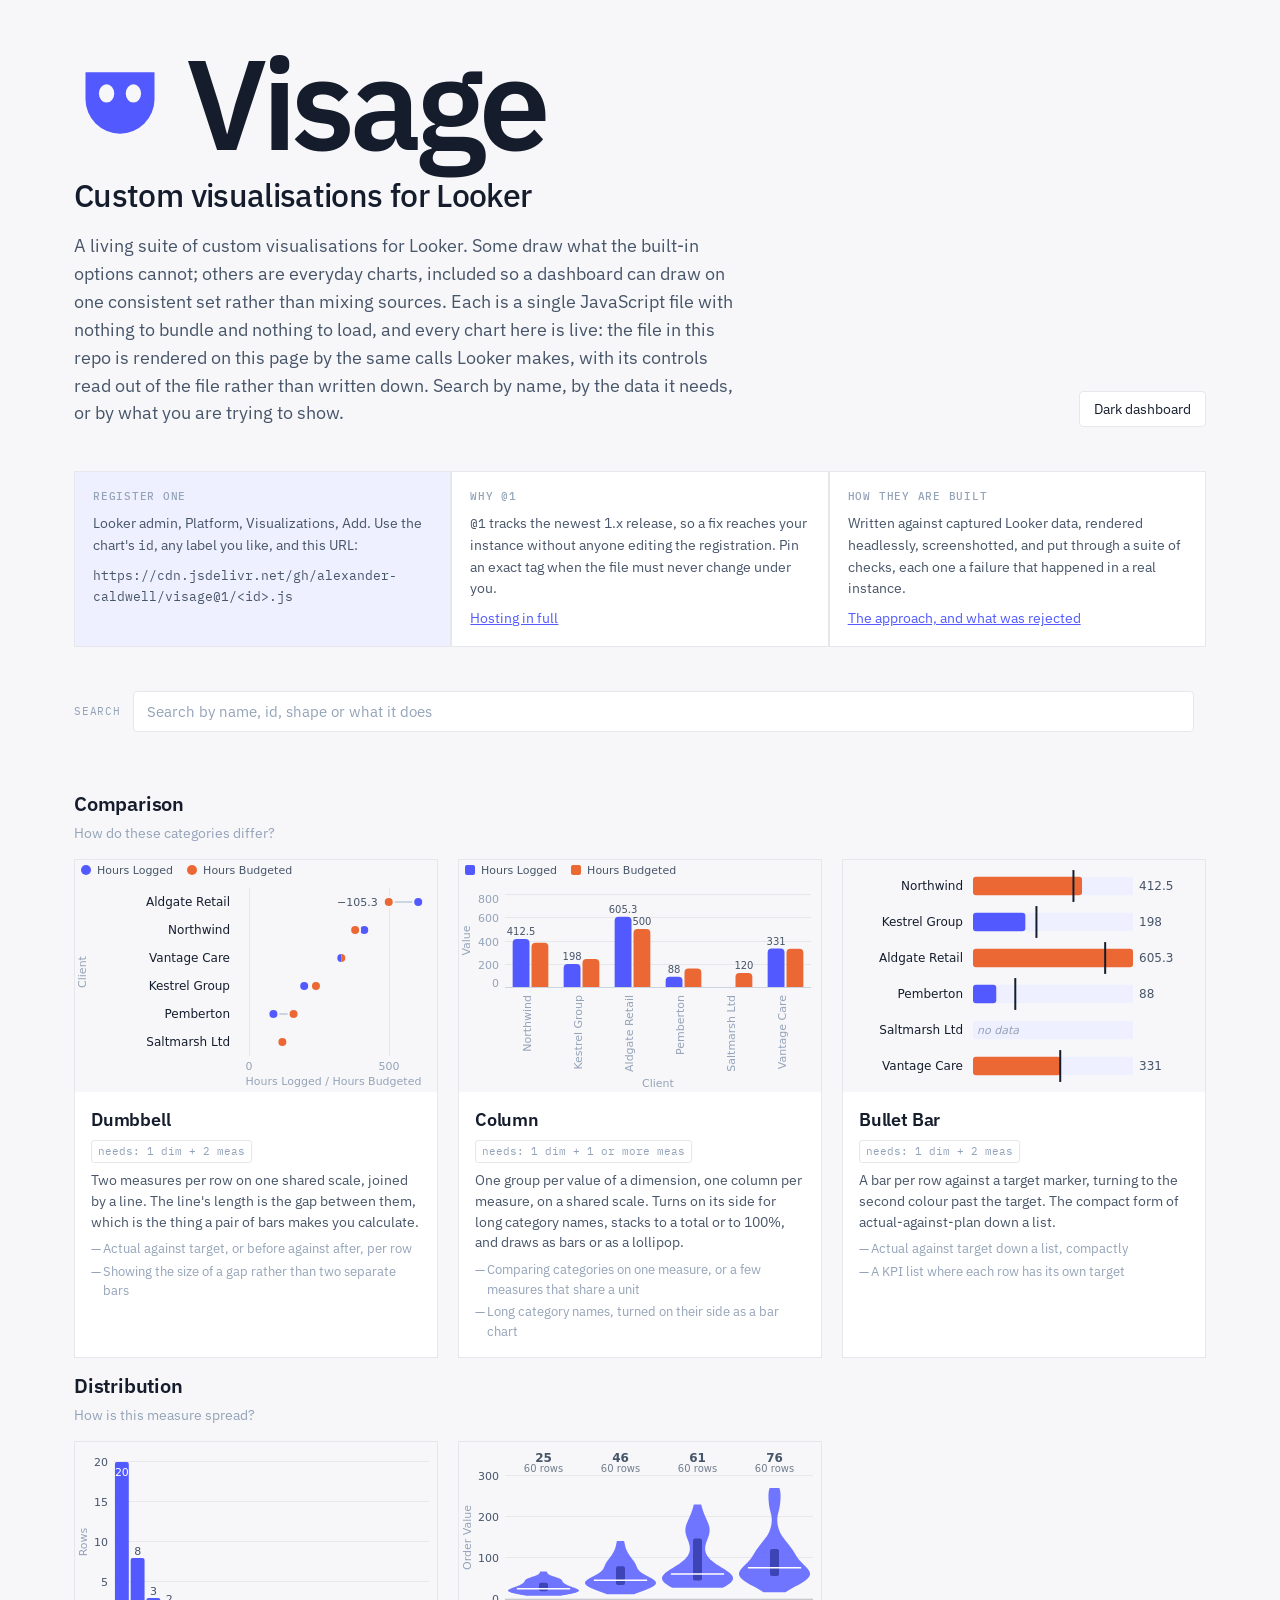
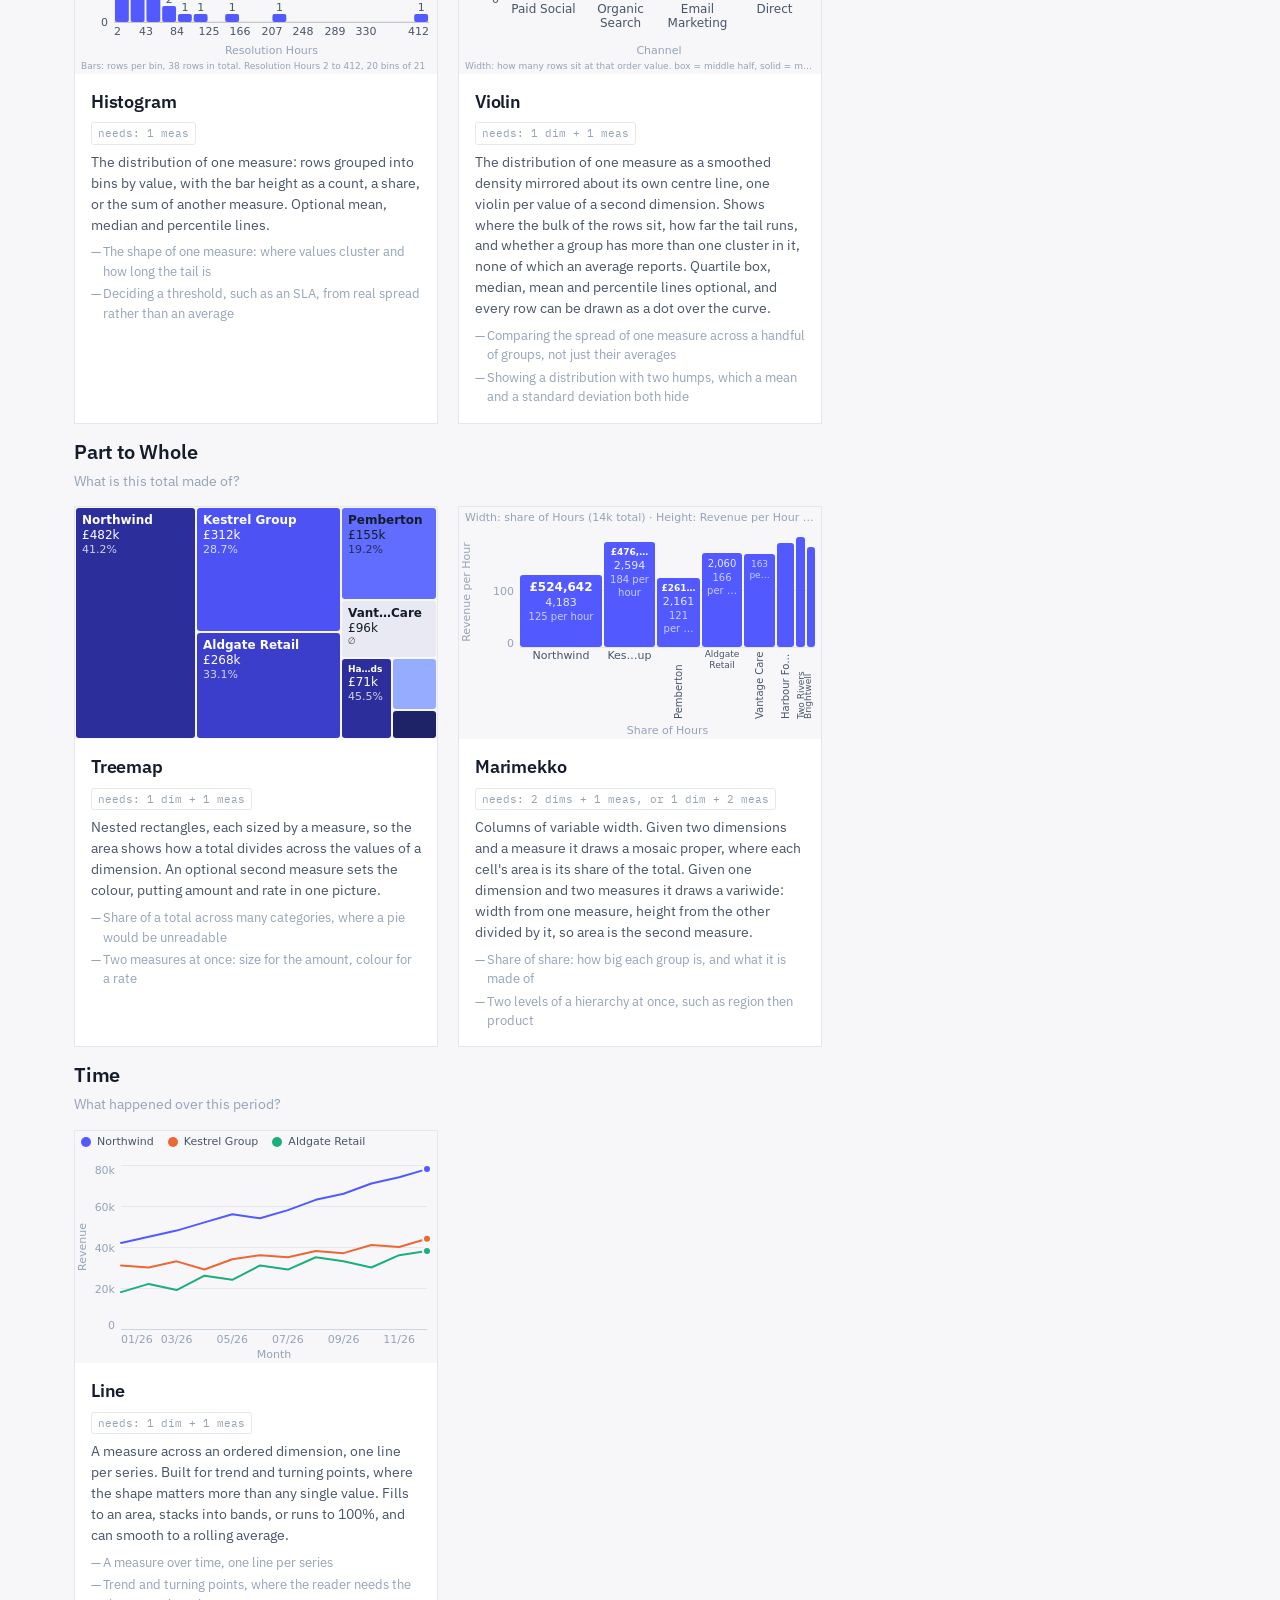
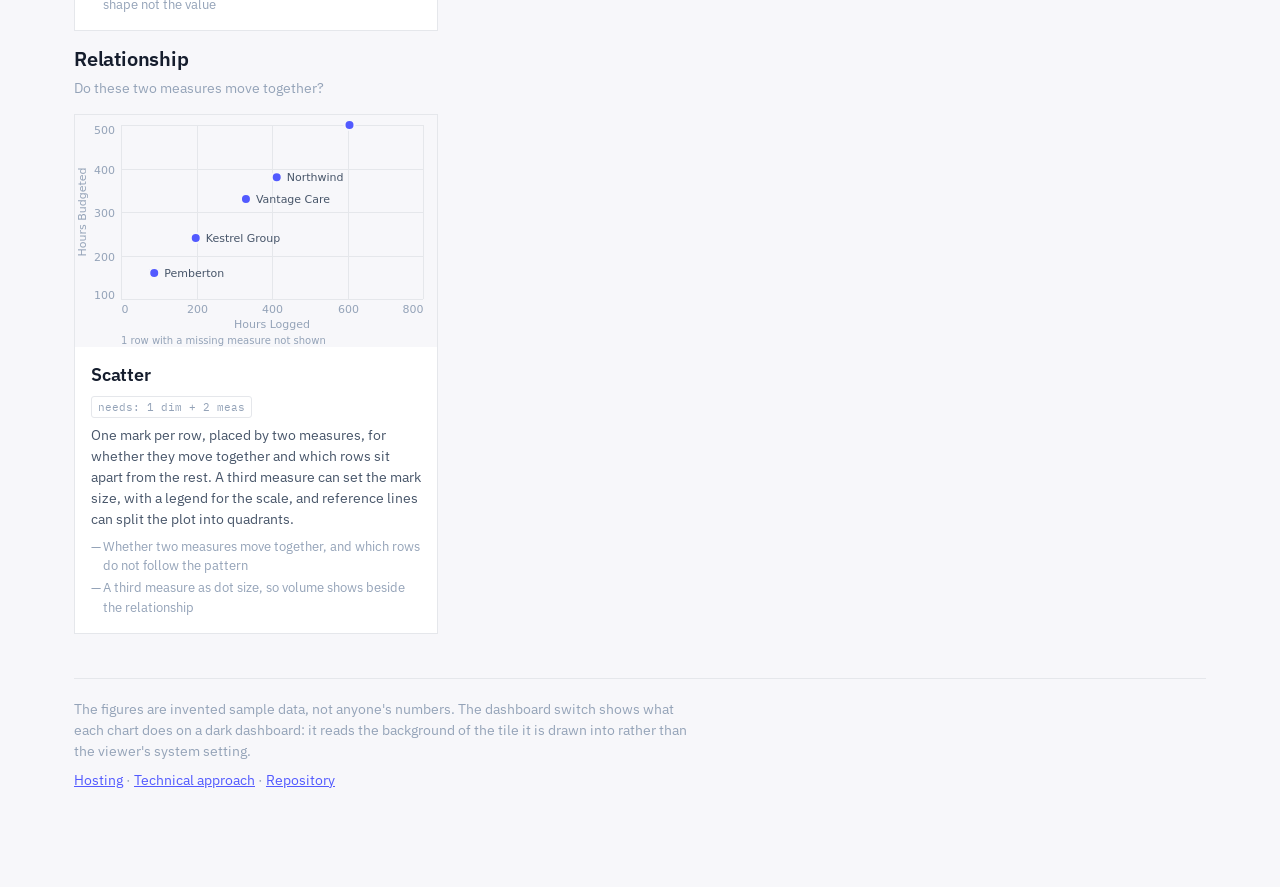
==== index.html @ 660d247d "Group the gallery by family Each family from the roadmap is a section with the question it answers, " ====
<!DOCTYPE html>
<html lang="en">
<head>
<meta charset="utf-8">
<meta name="viewport" content="width=device-width, initial-scale=1">
<title>Visage — custom visualisations for Looker</title>
<link rel="stylesheet" href="https://fonts.googleapis.com/css2?family=IBM+Plex+Sans:wght@400;500;600&family=IBM+Plex+Mono:wght@400;500&display=swap">
<link rel="stylesheet" href="assets/site.css">
</head>
<body>
<div class="wrap">
  <header>
    <div class="top">
      <div>
        <div class="wordmark">
          <svg class="mark" viewBox="0 0 24 24" role="img" aria-label="">
            <path class="face" d="M3 4h18v7a9 9 0 0 1-9 9 9 9 0 0 1-9-9V4Z"/>
            <ellipse class="eye" cx="8.5" cy="9.5" rx="2" ry="2.4"/>
            <ellipse class="eye" cx="15.5" cy="9.5" rx="2" ry="2.4"/>
          </svg>
          <h1>Visage</h1>
        </div>
        <p class="subtitle">Custom visualisations for Looker</p>
        <p class="standfirst">A living suite of custom visualisations for Looker. Some draw
          what the built-in options cannot; others are everyday charts, included so a
          dashboard can draw on one consistent set rather than mixing sources. Each is a
          single JavaScript file with nothing to bundle and nothing to load, and every chart
          here is live: the file in this repo is rendered on this page by the same calls
          Looker makes, with its controls read out of the file rather than written down.
          Search by name, by the data it needs, or by what you are trying to show.</p>
      </div>
      <button id="theme" type="button">Dark dashboard</button>
    </div>
  </header>

  <div class="panels">
    <div>
      <h2>Register one</h2>
      <p>Looker admin, Platform, Visualizations, Add. Use the chart's <code>id</code>, any
        label you like, and this URL:</p>
      <p><code>https://cdn.jsdelivr.net/gh/alexander-caldwell/visage@1/&lt;id&gt;.js</code></p>
    </div>
    <div>
      <h2>Why @1</h2>
      <p><code>@1</code> tracks the newest 1.x release, so a fix reaches your instance
        without anyone editing the registration. Pin an exact tag when the file must never
        change under you.</p>
      <p><a href="docs/?doc=hosting">Hosting in full</a></p>
    </div>
    <div>
      <h2>How they are built</h2>
      <p>Written against captured Looker data, rendered headlessly, screenshotted, and put
        through a suite of checks, each one a failure that happened in a real instance.</p>
      <p><a href="docs/?doc=approach">The approach, and what was rejected</a></p>
    </div>
  </div>

  <div class="finder">
    <label for="search">Search</label>
    <input id="search" type="search" placeholder="Search by name, id, shape or what it does"
      autocomplete="off">
    <span class="result" id="result"></span>
  </div>

  <div id="families"></div>

  <footer>
    <p>The figures are invented sample data, not anyone's numbers. The dashboard switch
      shows what each chart does on a dark dashboard: it reads the background of the tile it
      is drawn into rather than the viewer's system setting.</p>
    <p><a href="docs/?doc=hosting">Hosting</a> &middot;
       <a href="docs/?doc=approach">Technical approach</a> &middot;
       <a href="https://github.com/alexander-caldwell/visage">Repository</a></p>
  </footer>
</div>
<script type="module" src="assets/index.js"></script>
</body>
</html>
---- assets/site.css ----
/* Rittman Analytics palette, taken from the brand site: indigo #525aff on a
   cool off-white, with navy ink. The dark set is stepped for a near-black
   ground rather than inverted. */
:root {
  --ground: #f7f7fa;
  --panel: #ffffff;
  --ink: #151d2d;
  --ink-2: #475569;
  --muted: #94a3b8;
  --rule: #e5e7eb;
  --accent: #525aff;
  --accent-wash: #eff0ff;
  --danger: #eb6834;
  --sans: "IBM Plex Sans", -apple-system, BlinkMacSystemFont, "Segoe UI", sans-serif;
  --mono: "IBM Plex Mono", ui-monospace, "SF Mono", Menlo, monospace;
}
:root[data-theme="dark"] {
  --ground: #12121c;
  --panel: #151d2d;
  --ink: #f7f7fa;
  --ink-2: #cbd5e1;
  --muted: #94a3b8;
  --rule: #252a3a;
  --accent: #8b93ff;
  --accent-wash: #1d2140;
  --danger: #ff9a75;
}
* { box-sizing: border-box; }

body {
  margin: 0; background: var(--ground); color: var(--ink);
  font-family: var(--sans); font-size: 15px; line-height: 1.55;
  -webkit-font-smoothing: antialiased;
}
a { color: var(--accent); }
code { font-family: var(--mono); font-size: 0.9em; color: var(--ink-2); word-break: break-word; }

.wrap { max-width: 1180px; margin: 0 auto; padding: 44px 24px 96px;
  display: flex; flex-direction: column; gap: 44px; }

.eyebrow { font-family: var(--mono); font-size: 11px; letter-spacing: 0.09em;
  text-transform: uppercase; color: var(--accent); margin: 0;
  display: flex; align-items: center; gap: 8px; }

/* The name is the title. The strapline sits under it, at a size that reads as
   a subtitle rather than competing with it. */
.wordmark { display: flex; align-items: center; gap: clamp(10px, 1.6vw, 20px); }
.wordmark h1 { font-size: clamp(56px, 11vw, 128px); line-height: 0.92;
  letter-spacing: -0.045em; margin: 0; }
.wordmark .mark { width: clamp(40px, 8vw, 92px); height: clamp(40px, 8vw, 92px); }
.subtitle { font-size: clamp(21px, 2.6vw, 32px); font-weight: 500; line-height: 1.2;
  letter-spacing: -0.02em; color: var(--ink); margin: 14px 0 0; text-wrap: balance; }

.mark { width: 22px; height: 22px; display: block; flex: 0 0 auto; }
.mark .eye { fill: var(--ground); }
.mark .face { fill: var(--accent); }
h1 { font-size: clamp(44px, 7.5vw, 88px); line-height: 1.02; font-weight: 600;
  letter-spacing: -0.035em; margin: 8px 0 0; text-wrap: balance; }
.standfirst { margin: 18px 0 0; font-size: 18px; color: var(--ink-2); max-width: 60ch; }
.top { display: flex; flex-wrap: wrap; gap: 20px 28px; align-items: flex-end;
  justify-content: space-between; }

button, .button {
  font-family: var(--sans); font-size: 14px; color: var(--ink); background: var(--panel);
  border: 1px solid var(--rule); border-radius: 4px; padding: 8px 14px;
  cursor: pointer; text-decoration: none; white-space: nowrap;
}
button:hover, .button:hover { border-color: var(--accent); }
button:focus-visible, .button:focus-visible, input:focus-visible, select:focus-visible,
summary:focus-visible, a:focus-visible { outline: 2px solid var(--accent); outline-offset: 2px; }

.panels { display: grid; grid-template-columns: repeat(auto-fit, minmax(250px, 1fr));
  gap: 2px; background: var(--rule); border: 1px solid var(--rule); }
.panels > div { background: var(--panel); padding: 16px 18px; }
.panels > div:first-child { background: var(--accent-wash); }
.panels h2 { font-family: var(--mono); font-size: 11px; letter-spacing: 0.07em;
  text-transform: uppercase; color: var(--muted); margin: 0 0 8px; font-weight: 500; }
.panels p { margin: 0 0 8px; font-size: 14px; color: var(--ink-2); }
.panels p:last-child { margin: 0; }

.finder { display: flex; flex-wrap: wrap; gap: 12px; align-items: center; }
.finder label { font-family: var(--mono); font-size: 11px; letter-spacing: 0.07em;
  text-transform: uppercase; color: var(--muted); }
.finder input {
  flex: 1 1 280px; font-family: var(--sans); font-size: 15px; color: var(--ink);
  background: var(--panel); border: 1px solid var(--rule); border-radius: 4px;
  padding: 10px 13px;
}
.finder input::placeholder { color: var(--muted); }
.finder .result { font-family: var(--mono); font-size: 11.5px; color: var(--muted); }

.grid { display: grid; grid-template-columns: repeat(3, minmax(0, 1fr)); gap: 20px; }
@media (max-width: 1000px) { .grid { grid-template-columns: repeat(2, minmax(0, 1fr)); } }
@media (max-width: 660px) { .grid { grid-template-columns: 1fr; } }

.family { display: flex; flex-direction: column; gap: 14px; margin-top: 12px; }
.family[hidden] { display: none; }
.family h2 { margin: 0; font-size: 20px; font-weight: 600; letter-spacing: -0.01em; }
.family .question { margin: -10px 0 0; font-size: 14px; color: var(--muted); }

.card {
  display: flex; flex-direction: column; background: var(--panel);
  border: 1px solid var(--rule); text-decoration: none; color: inherit;
}
.card:hover { border-color: var(--accent); }
.card .tile { height: 232px; border-bottom: 1px solid var(--rule); }
.card .body { padding: 14px 16px 16px; display: flex; flex-direction: column; gap: 7px; }
.card h3 { margin: 0; font-size: 18px; font-weight: 600; letter-spacing: -0.01em; }
.card p { margin: 0; font-size: 13.5px; color: var(--ink-2); }
.shape { font-family: var(--mono); font-size: 10.5px; color: var(--muted);
  border: 1px solid var(--rule); border-radius: 3px; padding: 2px 6px;
  align-self: flex-start; max-width: 100%; overflow-wrap: anywhere; }
.uses { margin: 0; padding: 0; list-style: none; display: flex; flex-direction: column;
  gap: 3px; }
.uses li { font-size: 12.5px; color: var(--muted); padding-left: 12px; position: relative; }
.uses li::before { content: "—"; position: absolute; left: 0; }
.card[hidden] { display: none; }

.tile { background: var(--panel); }
.tile.failed { display: flex; align-items: center; justify-content: center; padding: 16px;
  color: var(--danger); font-family: var(--mono); font-size: 12px; text-align: center; }

.build { font-family: var(--mono); font-size: 11.5px; color: var(--muted); }

.detail-head { display: flex; flex-wrap: wrap; gap: 10px 18px; align-items: baseline;
  border-bottom: 1px solid var(--rule); padding-bottom: 12px; }
.detail-head h1 { font-size: clamp(30px, 4vw, 44px); margin: 0; }
.stage { display: grid; grid-template-columns: 1.55fr 1fr; gap: 24px; align-items: start; }
@media (max-width: 900px) { .stage { grid-template-columns: 1fr; } }
.stage .tile { height: 460px; border: 1px solid var(--rule); }
@media (max-width: 900px) { .stage .tile { height: 340px; } }

.controls { display: flex; flex-direction: column; gap: 2px;
  background: var(--rule); border: 1px solid var(--rule); }
.controls .row { background: var(--panel); padding: 10px 14px; display: flex;
  gap: 12px; align-items: center; justify-content: space-between; }
.controls .row { align-items: flex-start; }
.controls .row label { font-size: 13.5px; display: flex; flex-direction: column; gap: 2px;
  min-width: 0; }
.controls .row .hint { font-family: var(--mono); font-size: 10px; color: var(--muted); }
.controls .row.inactive { opacity: 0.55; }
.controls .row.inactive .why { color: var(--accent); }
.controls .row .why { font-size: 11px; color: var(--muted); }
.controls .field { display: flex; flex-direction: column; align-items: flex-end; gap: 3px;
  flex: 0 0 auto; }
.controls .default { font-family: var(--mono); font-size: 9.5px; color: var(--muted); }
.controls select, .controls input[type="number"], .controls input[type="text"] {
  font-family: var(--sans); font-size: 13px; color: var(--ink); background: var(--ground);
  border: 1px solid var(--rule); border-radius: 3px; padding: 5px 7px; max-width: 168px;
}
.controls input[type="color"] { width: 34px; height: 26px; padding: 0;
  border: 1px solid var(--rule); background: none; }
.controls input[type="checkbox"] { width: 16px; height: 16px; accent-color: var(--accent); }
.controls-head { display: flex; align-items: baseline; justify-content: space-between;
  gap: 12px; }
.controls-head h2 { font-family: var(--mono); font-size: 11px; letter-spacing: 0.07em;
  text-transform: uppercase; color: var(--muted); margin: 0; font-weight: 500; }
.reset { background: none; border: 0; padding: 0; font-size: 12.5px; color: var(--accent);
  cursor: pointer; }

.options-detail { border: 1px solid var(--rule); background: var(--panel); }
.options-detail summary { cursor: pointer; padding: 11px 14px; font-size: 13.5px;
  color: var(--ink-2); }
.options-detail[open] summary { border-bottom: 1px solid var(--rule); }
table.options { width: 100%; border-collapse: collapse; font-size: 13px; }
table.options th { text-align: left; font-family: var(--mono); font-size: 10.5px;
  letter-spacing: 0.06em; text-transform: uppercase; color: var(--muted); font-weight: 500;
  padding: 10px 14px 6px; }
table.options td { padding: 8px 14px; border-top: 1px solid var(--rule);
  color: var(--ink-2); vertical-align: top; }
table.options td:first-child { color: var(--ink); }
table.options code { font-size: 10.5px; color: var(--muted); }

.snippet { display: flex; gap: 10px; align-items: center; background: var(--panel);
  border: 1px solid var(--rule); padding: 10px 12px; }
.snippet code { flex: 1 1 auto; font-size: 11.5px; }

.uses-block h2 { font-family: var(--mono); font-size: 11px; letter-spacing: 0.07em;
  text-transform: uppercase; color: var(--muted); margin: 4px 0 8px; font-weight: 500; }

.prose { max-width: 74ch; }
.prose h1 { font-size: clamp(32px, 4.5vw, 46px); margin: 0 0 18px; }
.prose h2 { font-size: 22px; font-weight: 600; letter-spacing: -0.01em;
  margin: 34px 0 10px; padding-bottom: 8px; border-bottom: 1px solid var(--rule); }
.prose h3 { font-size: 16px; margin: 22px 0 6px; }
.prose p, .prose li { color: var(--ink-2); }
.prose table { width: 100%; border-collapse: collapse; font-size: 13.5px; margin: 14px 0; }
.prose th { text-align: left; font-family: var(--mono); font-size: 10.5px;
  letter-spacing: 0.06em; text-transform: uppercase; color: var(--muted);
  padding: 0 10px 6px 0; border-bottom: 1px solid var(--rule); }
.prose td { padding: 8px 10px 8px 0; border-bottom: 1px solid var(--rule);
  vertical-align: top; color: var(--ink-2); }
.prose pre { background: var(--panel); border: 1px solid var(--rule); padding: 12px 14px;
  overflow-x: auto; font-family: var(--mono); font-size: 12.5px; }
.prose code { color: var(--ink); }
.prose blockquote { margin: 14px 0; padding: 2px 0 2px 14px;
  border-left: 2px solid var(--accent); color: var(--ink-2); }

footer { border-top: 1px solid var(--rule); padding-top: 20px; color: var(--muted);
  font-size: 13.5px; display: flex; flex-direction: column; gap: 8px; }
footer p { margin: 0; max-width: 78ch; }
.crumb { font-size: 13.5px; }

@media (prefers-reduced-motion: reduce) { * { transition: none !important; } }
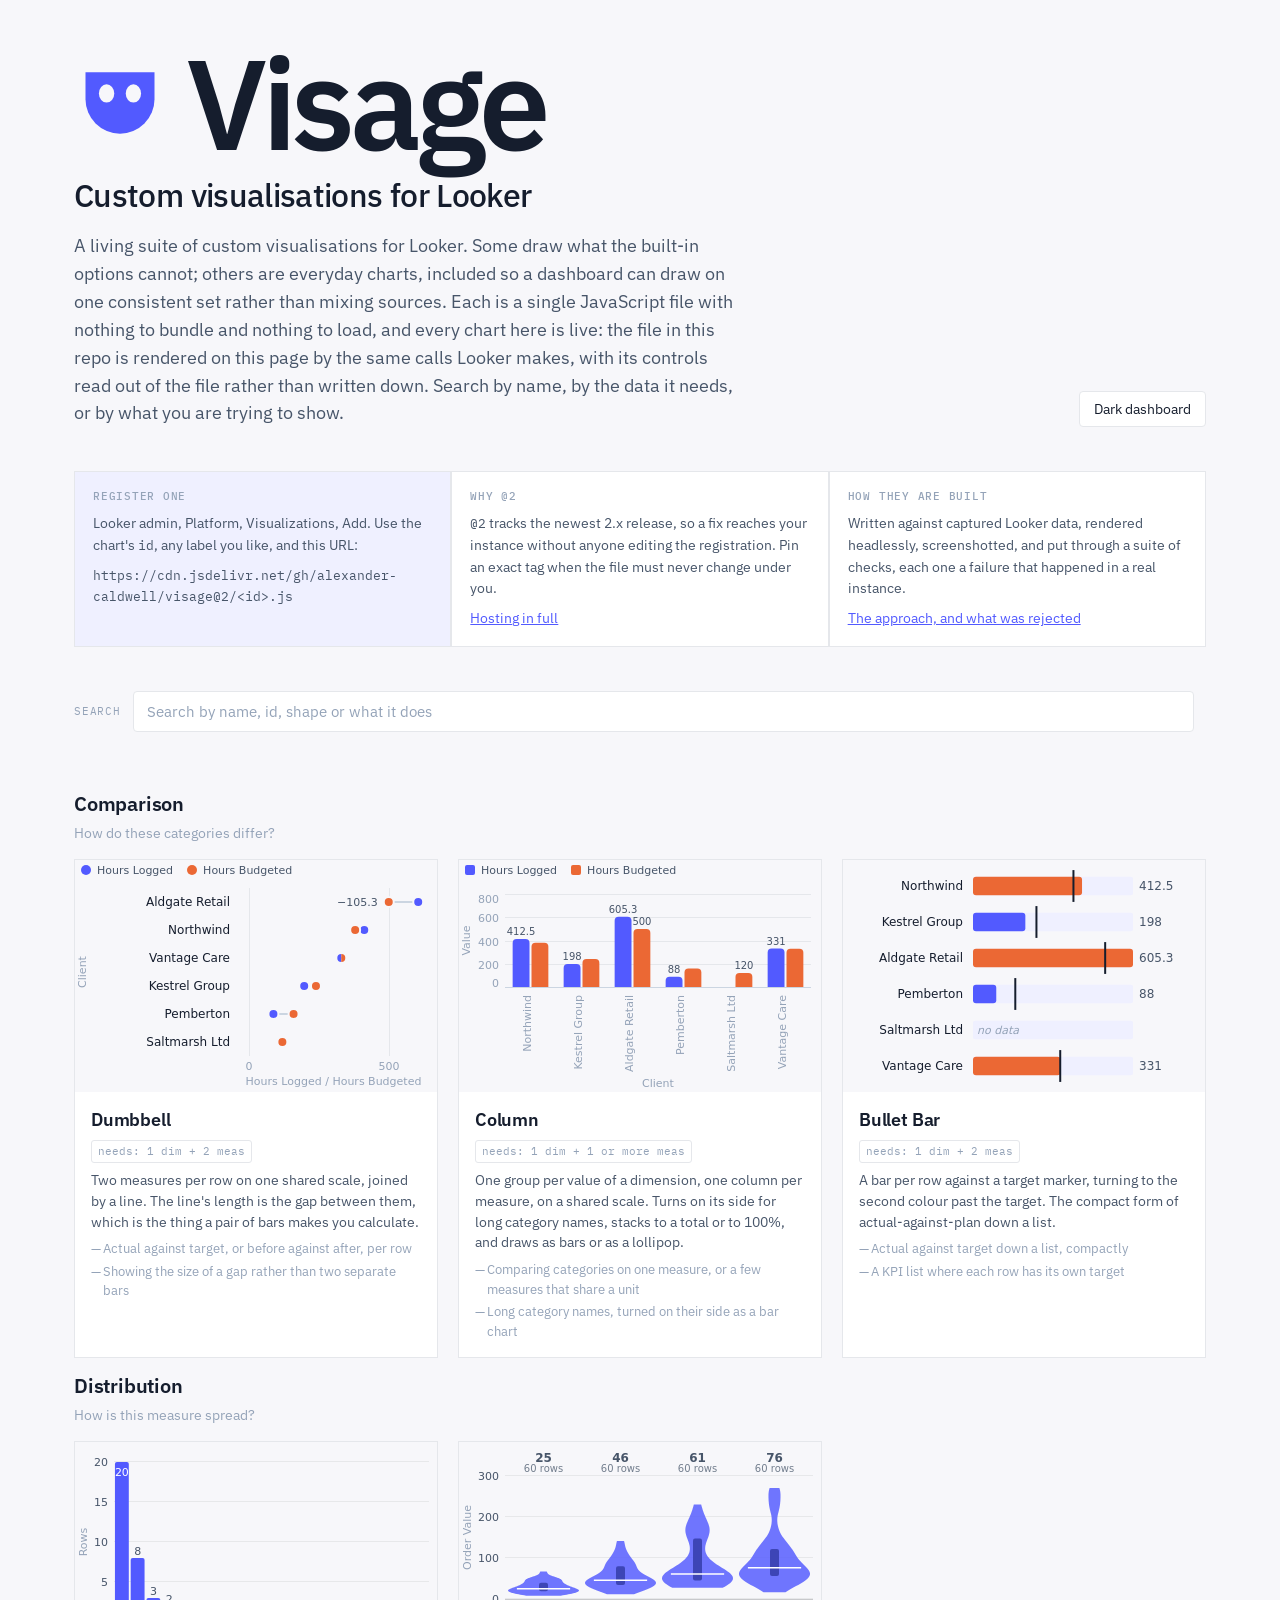
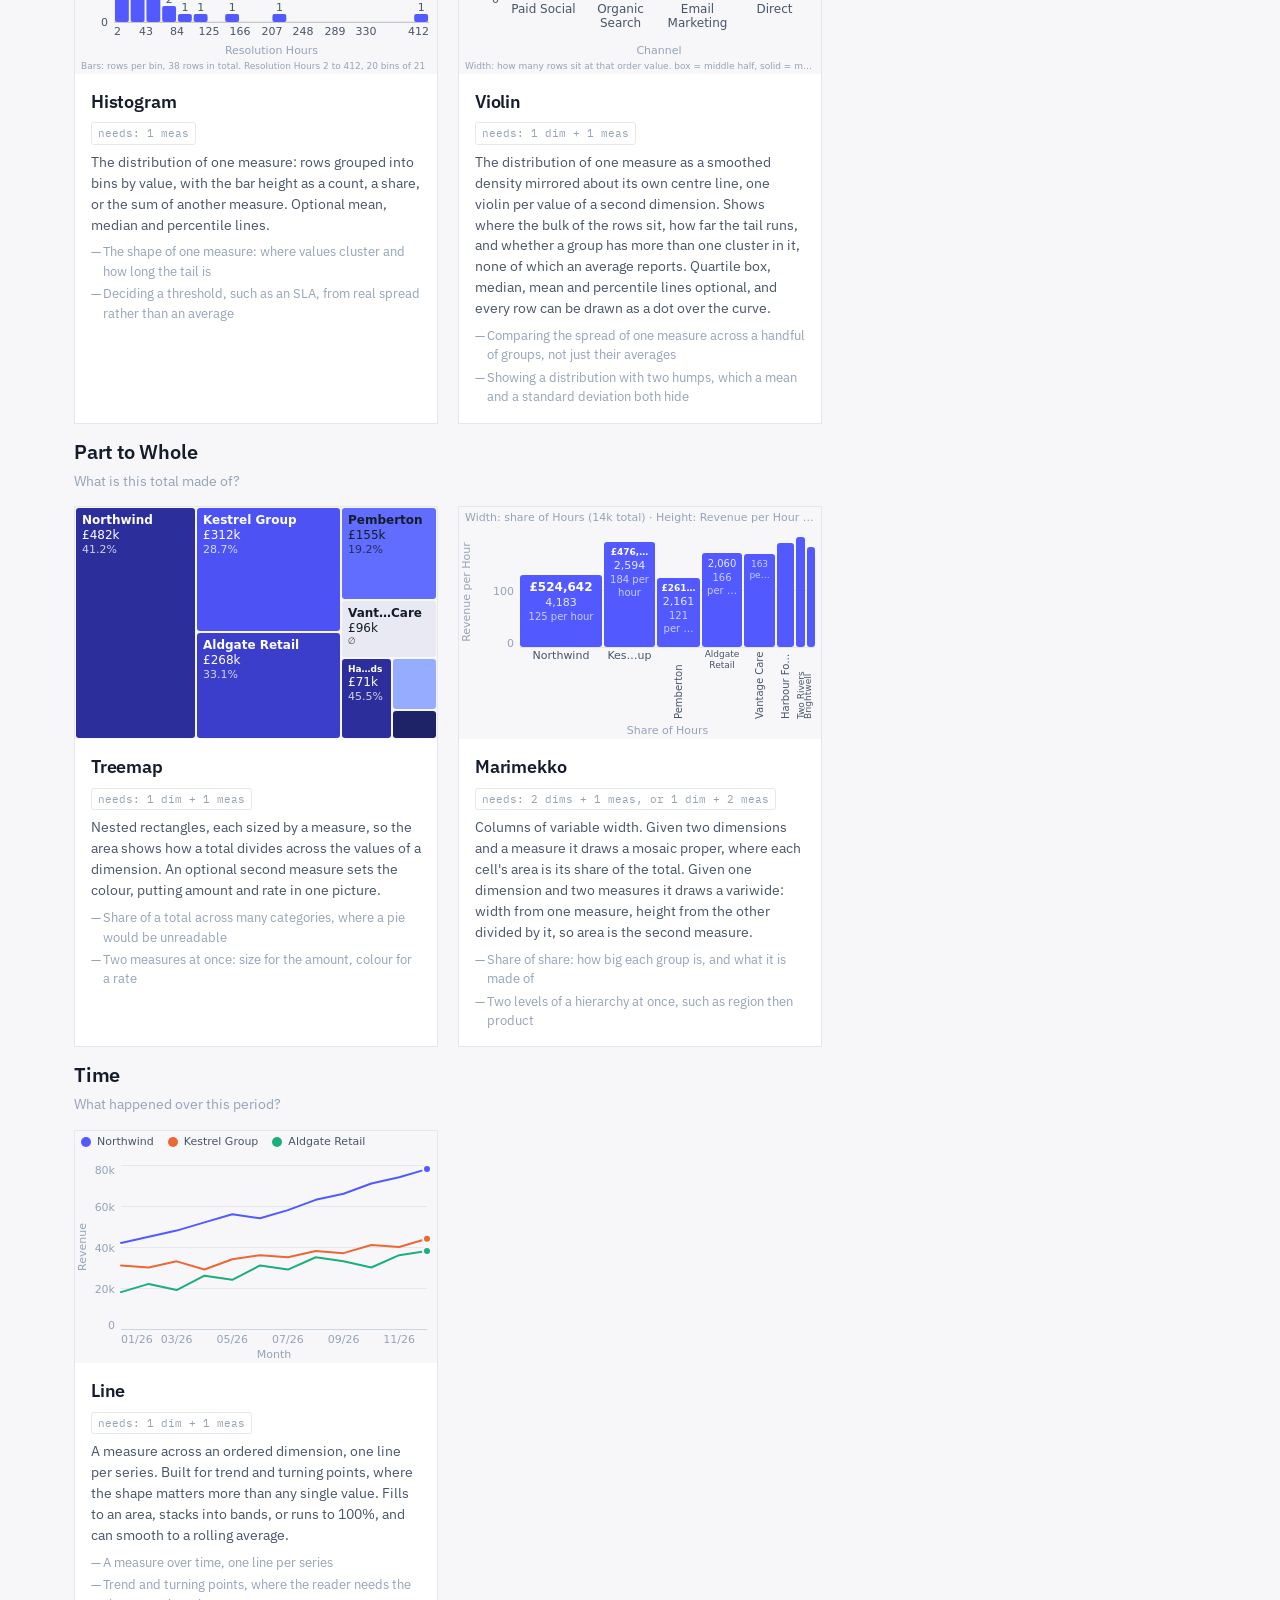
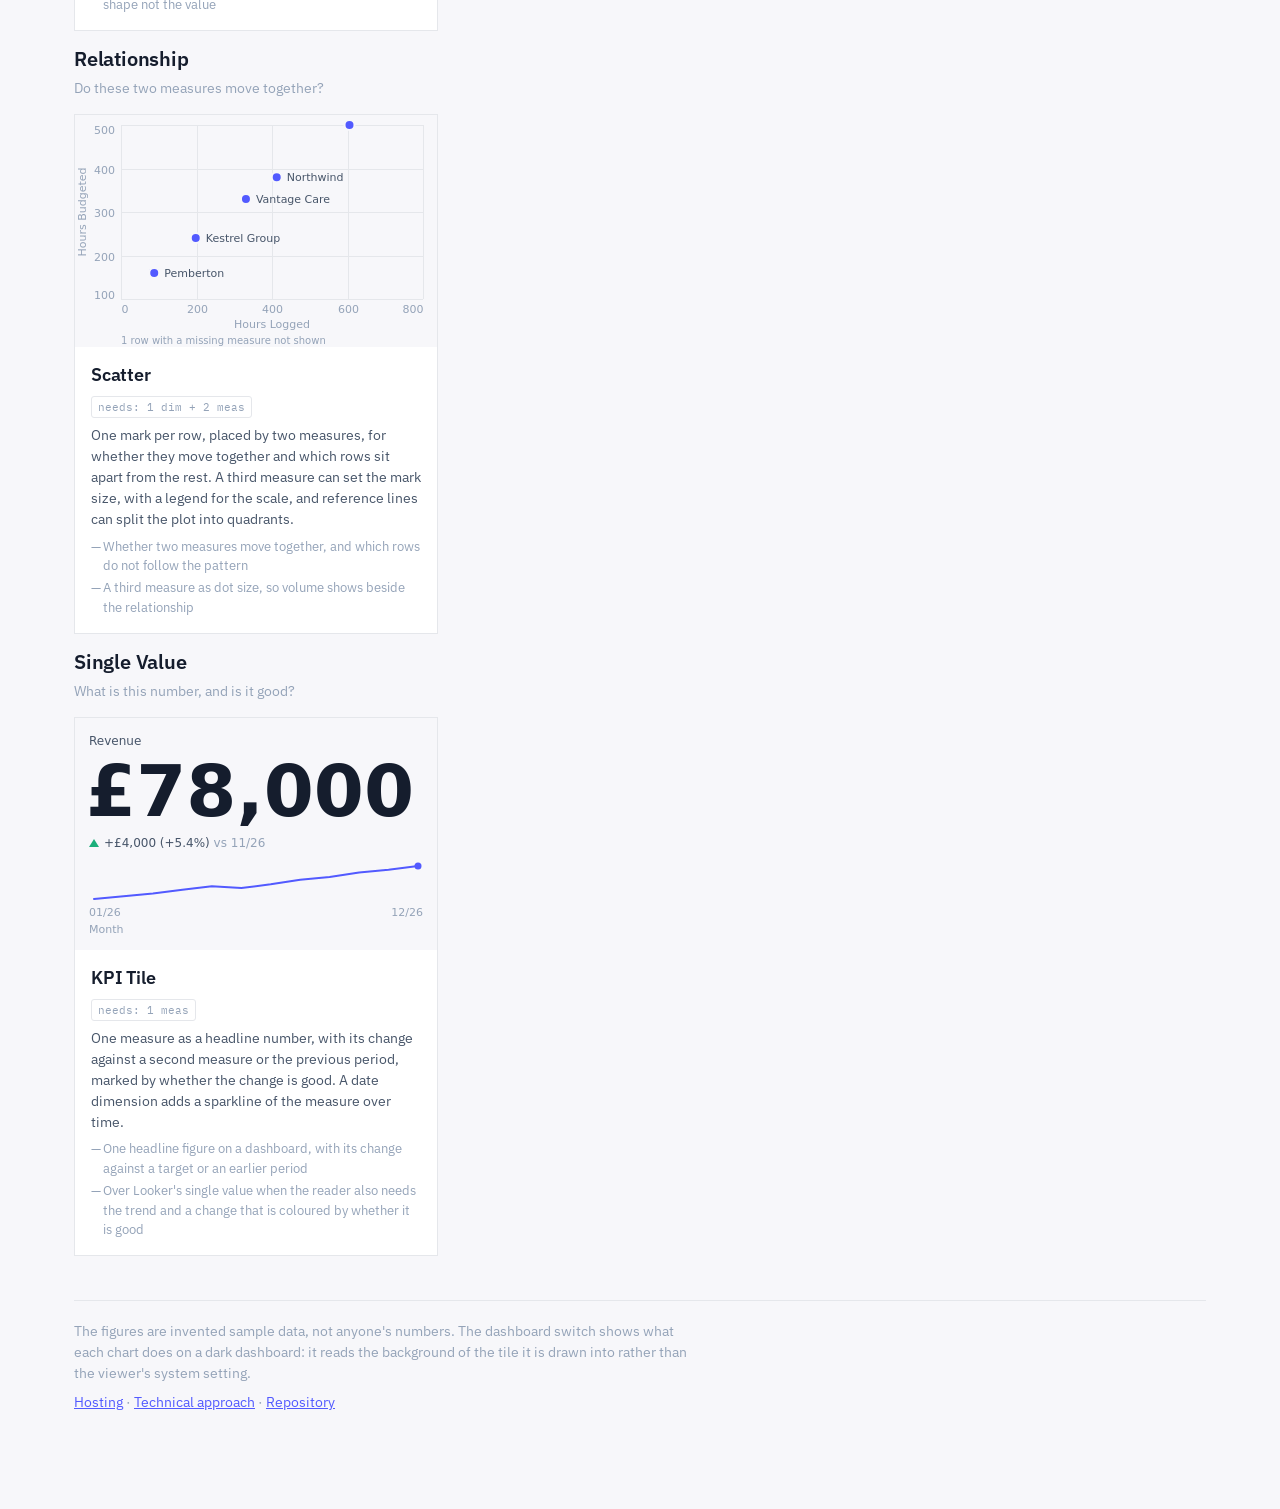
==== commit 5a2246d4: "Add the KPI tile, and point registration at @2 The KPI tile: one measure as a headline number, compa" ====
--- a/index.html
+++ b/index.html
@@ -38,11 +38,11 @@
       <h2>Register one</h2>
       <p>Looker admin, Platform, Visualizations, Add. Use the chart's <code>id</code>, any
         label you like, and this URL:</p>
-      <p><code>https://cdn.jsdelivr.net/gh/alexander-caldwell/visage@1/&lt;id&gt;.js</code></p>
+      <p><code>https://cdn.jsdelivr.net/gh/alexander-caldwell/visage@2/&lt;id&gt;.js</code></p>
     </div>
     <div>
-      <h2>Why @1</h2>
-      <p><code>@1</code> tracks the newest 1.x release, so a fix reaches your instance
+      <h2>Why @2</h2>
+      <p><code>@2</code> tracks the newest 2.x release, so a fix reaches your instance
         without anyone editing the registration. Pin an exact tag when the file must never
         change under you.</p>
       <p><a href="docs/?doc=hosting">Hosting in full</a></p>
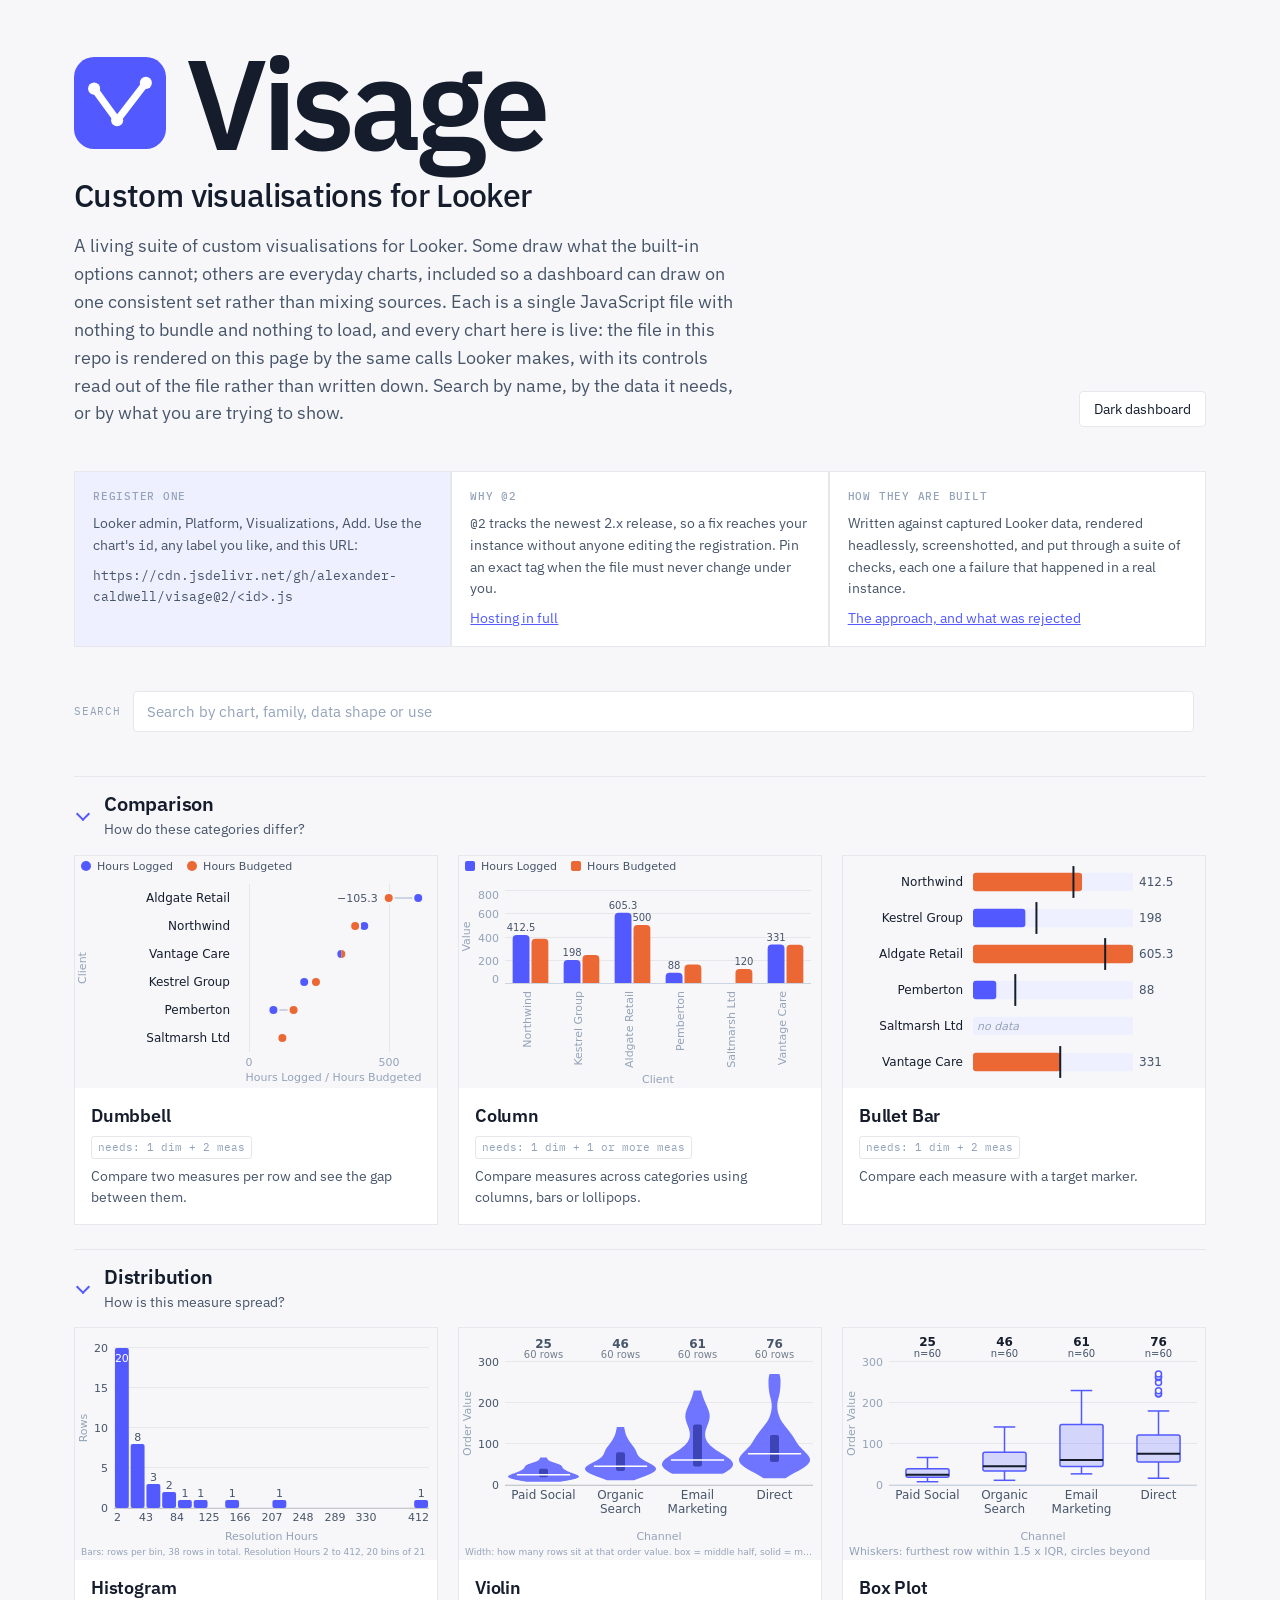
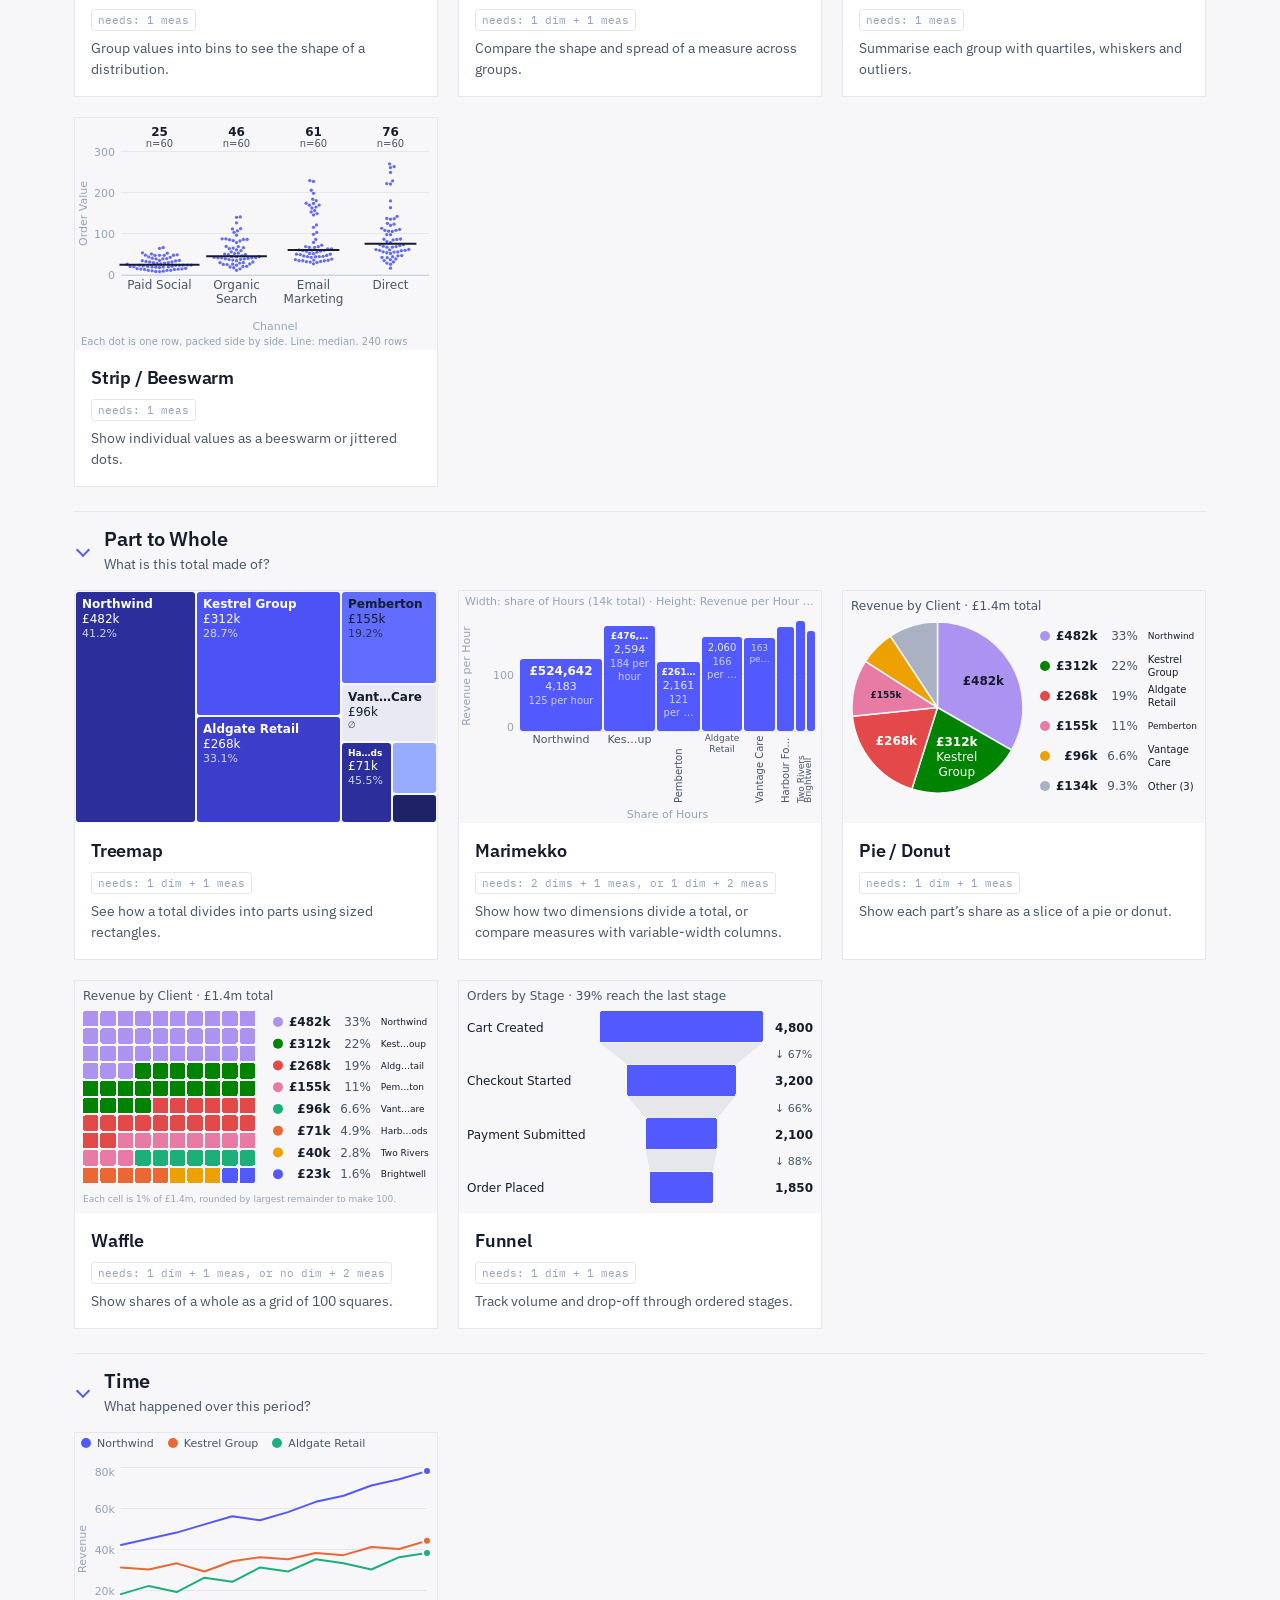
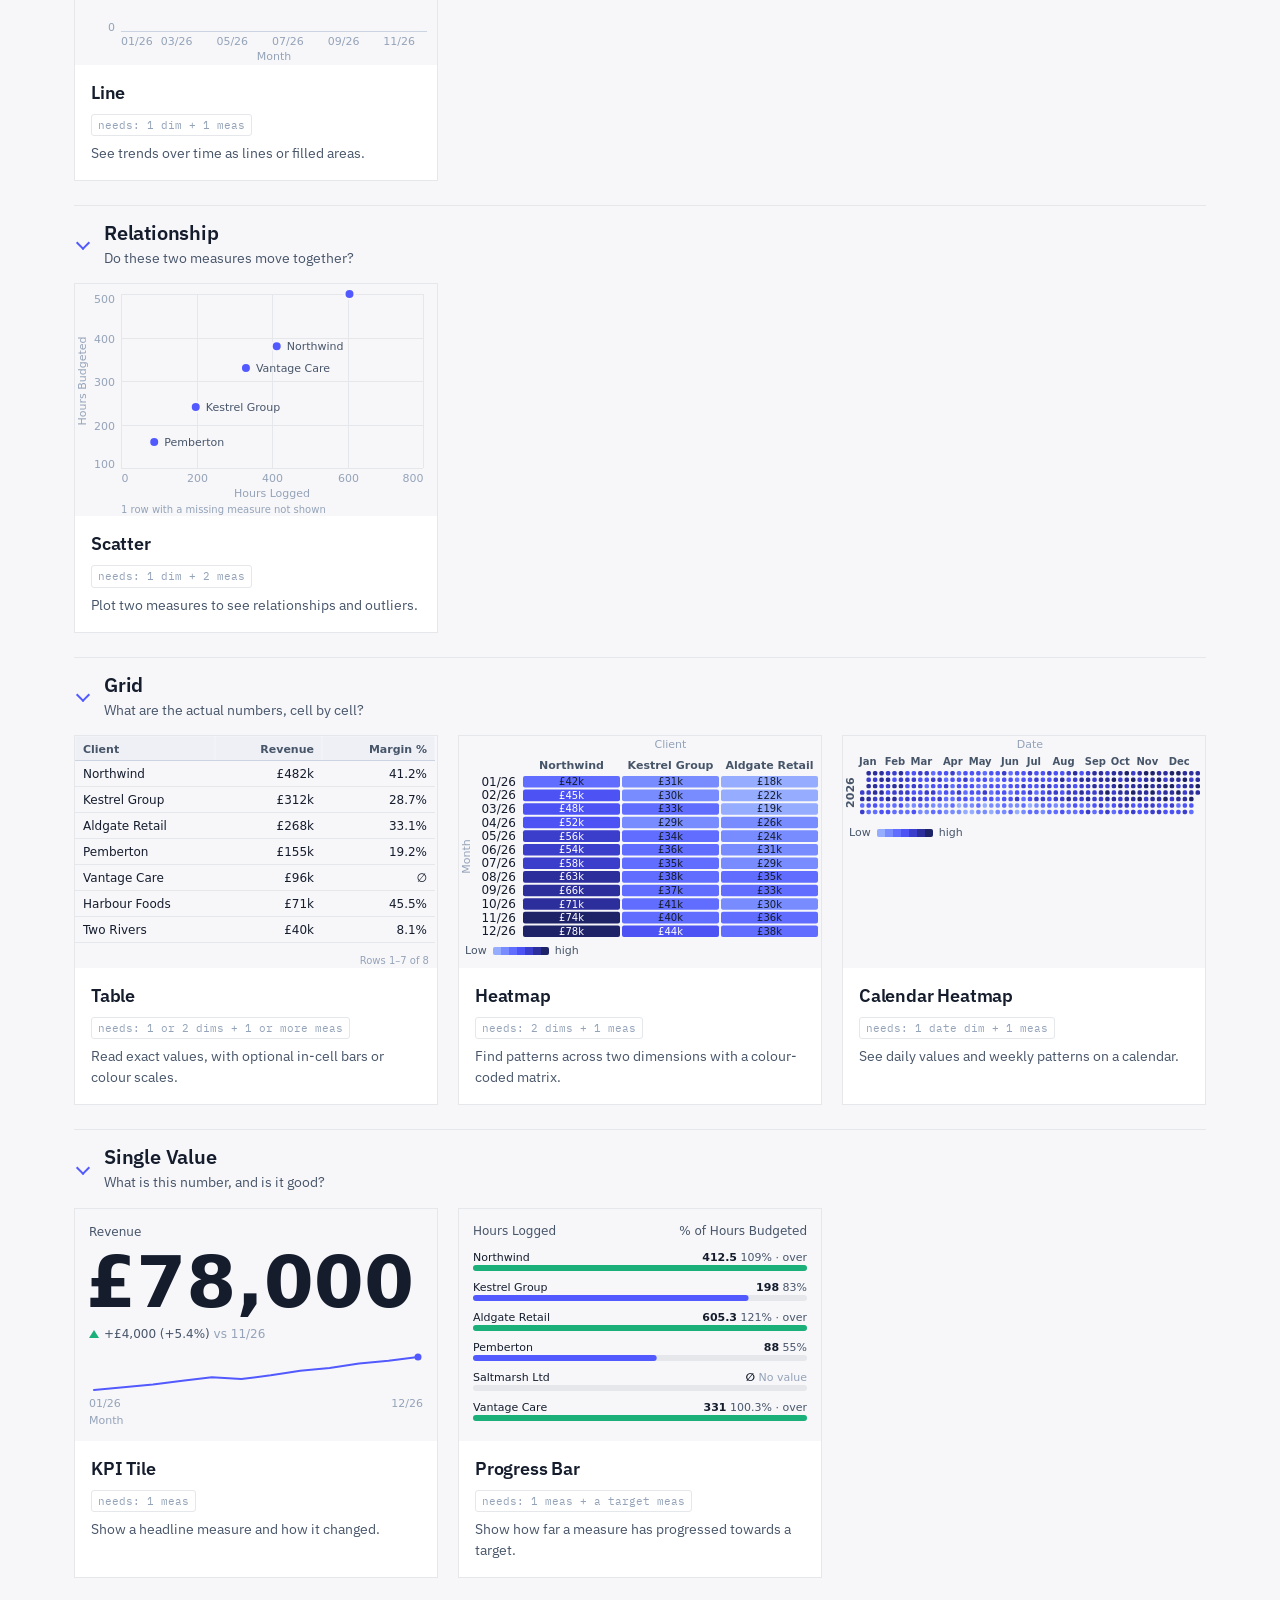
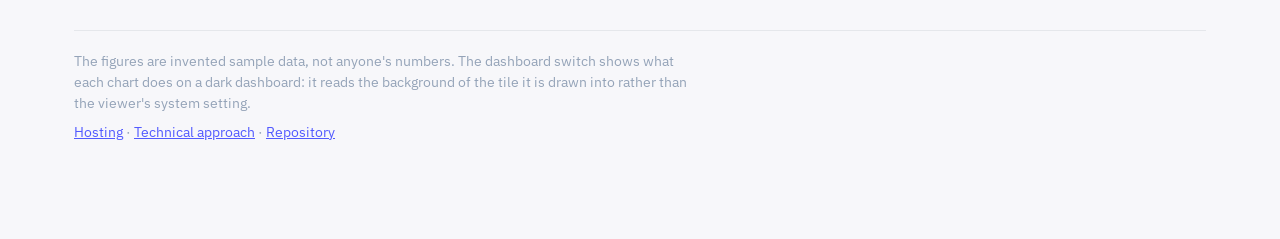
==== commit a3e02884: "Simplify gallery browsing and update the Visage mark" ====
--- a/index.html
+++ b/index.html
@@ -4,6 +4,7 @@
 <meta charset="utf-8">
 <meta name="viewport" content="width=device-width, initial-scale=1">
 <title>Visage — custom visualisations for Looker</title>
+<link rel="icon" href="assets/mark.svg" type="image/svg+xml">
 <link rel="stylesheet" href="https://fonts.googleapis.com/css2?family=IBM+Plex+Sans:wght@400;500;600&family=IBM+Plex+Mono:wght@400;500&display=swap">
 <link rel="stylesheet" href="assets/site.css">
 </head>
@@ -13,11 +14,7 @@
     <div class="top">
       <div>
         <div class="wordmark">
-          <svg class="mark" viewBox="0 0 24 24" role="img" aria-label="">
-            <path class="face" d="M3 4h18v7a9 9 0 0 1-9 9 9 9 0 0 1-9-9V4Z"/>
-            <ellipse class="eye" cx="8.5" cy="9.5" rx="2" ry="2.4"/>
-            <ellipse class="eye" cx="15.5" cy="9.5" rx="2" ry="2.4"/>
-          </svg>
+          <img class="mark" src="assets/mark.svg" alt="">
           <h1>Visage</h1>
         </div>
         <p class="subtitle">Custom visualisations for Looker</p>
@@ -57,9 +54,9 @@
 
   <div class="finder">
     <label for="search">Search</label>
-    <input id="search" type="search" placeholder="Search by name, id, shape or what it does"
+    <input id="search" type="search" placeholder="Search by chart, family, data shape or use"
       autocomplete="off">
-    <span class="result" id="result"></span>
+    <span class="result" id="result" role="status"></span>
   </div>
 
   <div id="families"></div>
--- a/assets/site.css
+++ b/assets/site.css
@@ -52,8 +52,7 @@
   letter-spacing: -0.02em; color: var(--ink); margin: 14px 0 0; text-wrap: balance; }
 
 .mark { width: 22px; height: 22px; display: block; flex: 0 0 auto; }
-.mark .eye { fill: var(--ground); }
-.mark .face { fill: var(--accent); }
+.crumb .mark { display: inline-block; vertical-align: -5px; margin-right: 6px; }
 h1 { font-size: clamp(44px, 7.5vw, 88px); line-height: 1.02; font-weight: 600;
   letter-spacing: -0.035em; margin: 8px 0 0; text-wrap: balance; }
 .standfirst { margin: 18px 0 0; font-size: 18px; color: var(--ink-2); max-width: 60ch; }
@@ -93,10 +92,23 @@
 @media (max-width: 1000px) { .grid { grid-template-columns: repeat(2, minmax(0, 1fr)); } }
 @media (max-width: 660px) { .grid { grid-template-columns: 1fr; } }
 
-.family { display: flex; flex-direction: column; gap: 14px; margin-top: 12px; }
+#families { display: grid; gap: 16px; }
+.family { border-top: 1px solid var(--rule); }
 .family[hidden] { display: none; }
+.family summary {
+  display: grid; grid-template-columns: auto 1fr; align-items: center; gap: 12px;
+  list-style: none; cursor: pointer; padding: 11px 0;
+}
+.family summary::-webkit-details-marker { display: none; }
+.family summary::before {
+  content: ""; width: 8px; height: 8px; margin: 0 4px;
+  border: solid var(--accent); border-width: 0 2px 2px 0; transform: rotate(-45deg);
+}
+.family[open] summary::before { transform: rotate(45deg); }
+.family summary:hover h2 { color: var(--accent); }
 .family h2 { margin: 0; font-size: 20px; font-weight: 600; letter-spacing: -0.01em; }
-.family .question { margin: -10px 0 0; font-size: 14px; color: var(--muted); }
+.family .question { display: block; font-size: 14px; color: var(--ink-2); }
+.family .grid { margin: 3px 0 8px; }
 
 .card {
   display: flex; flex-direction: column; background: var(--panel);
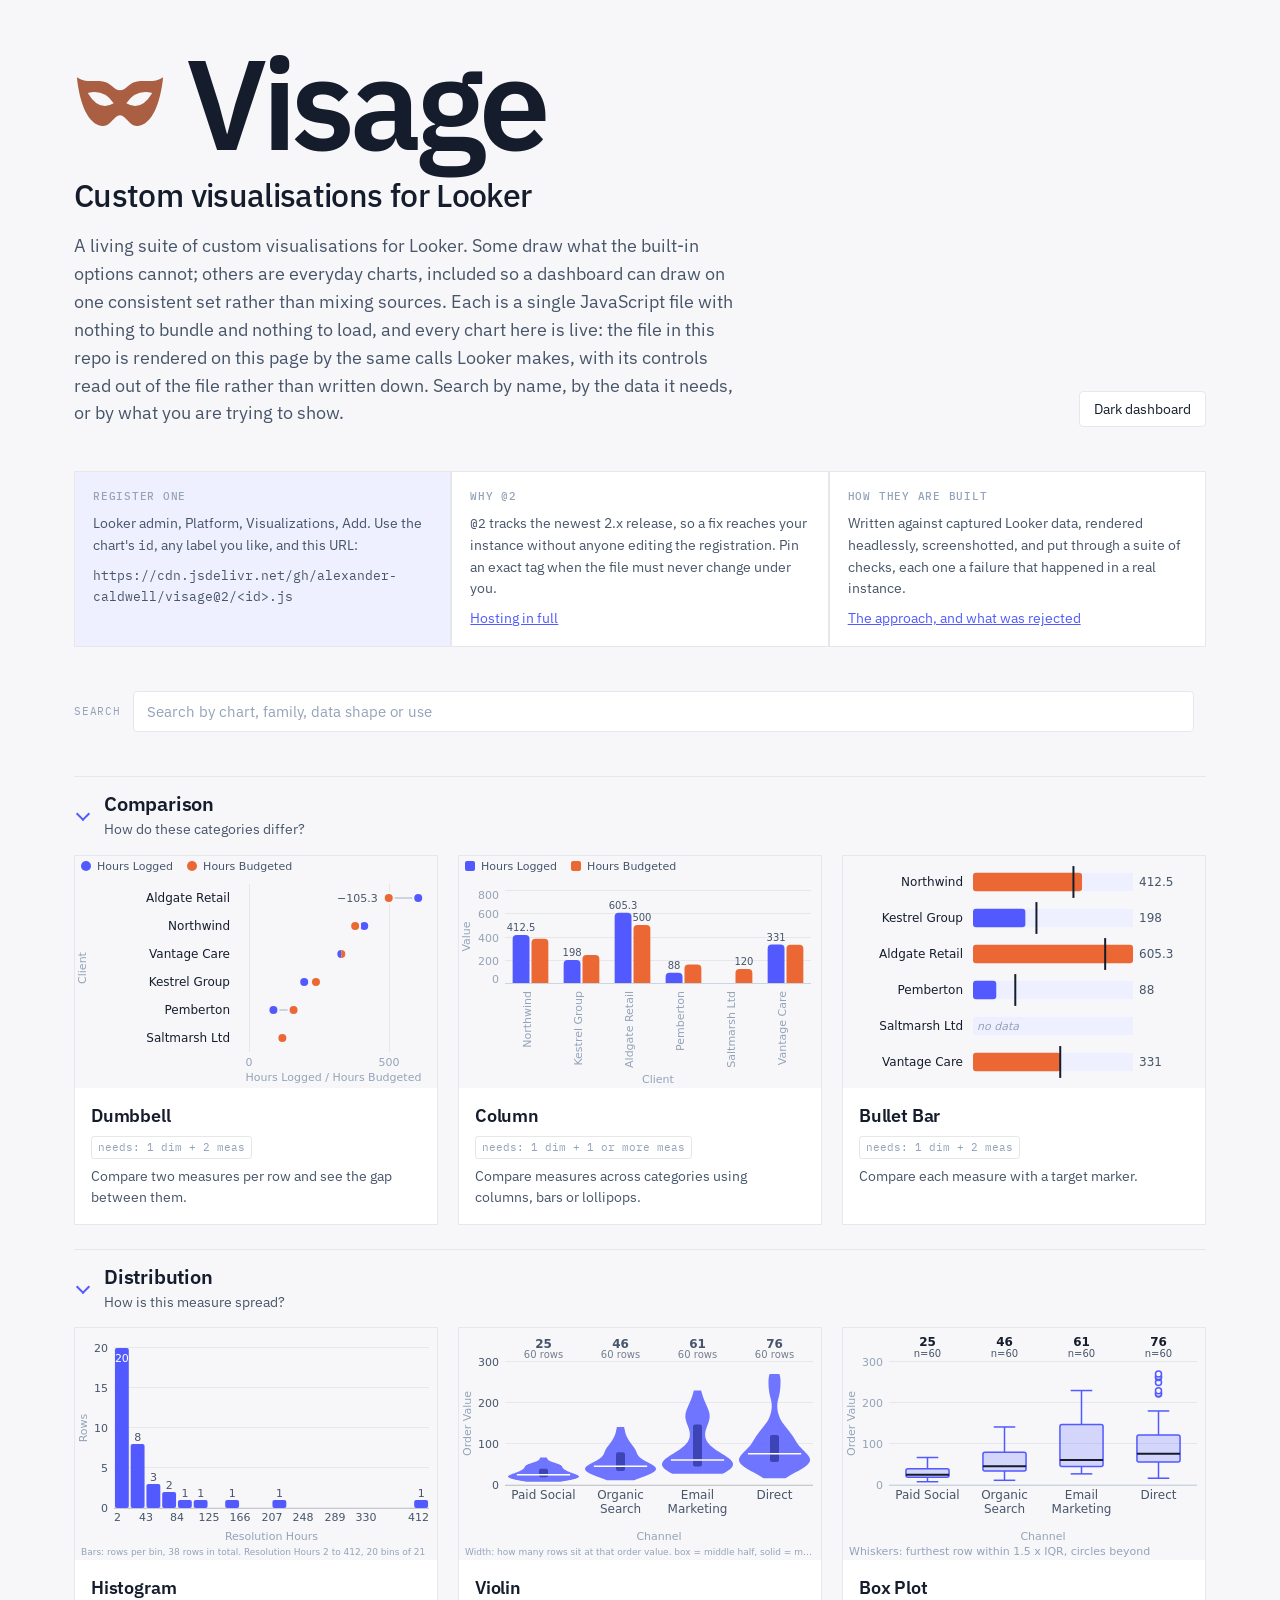
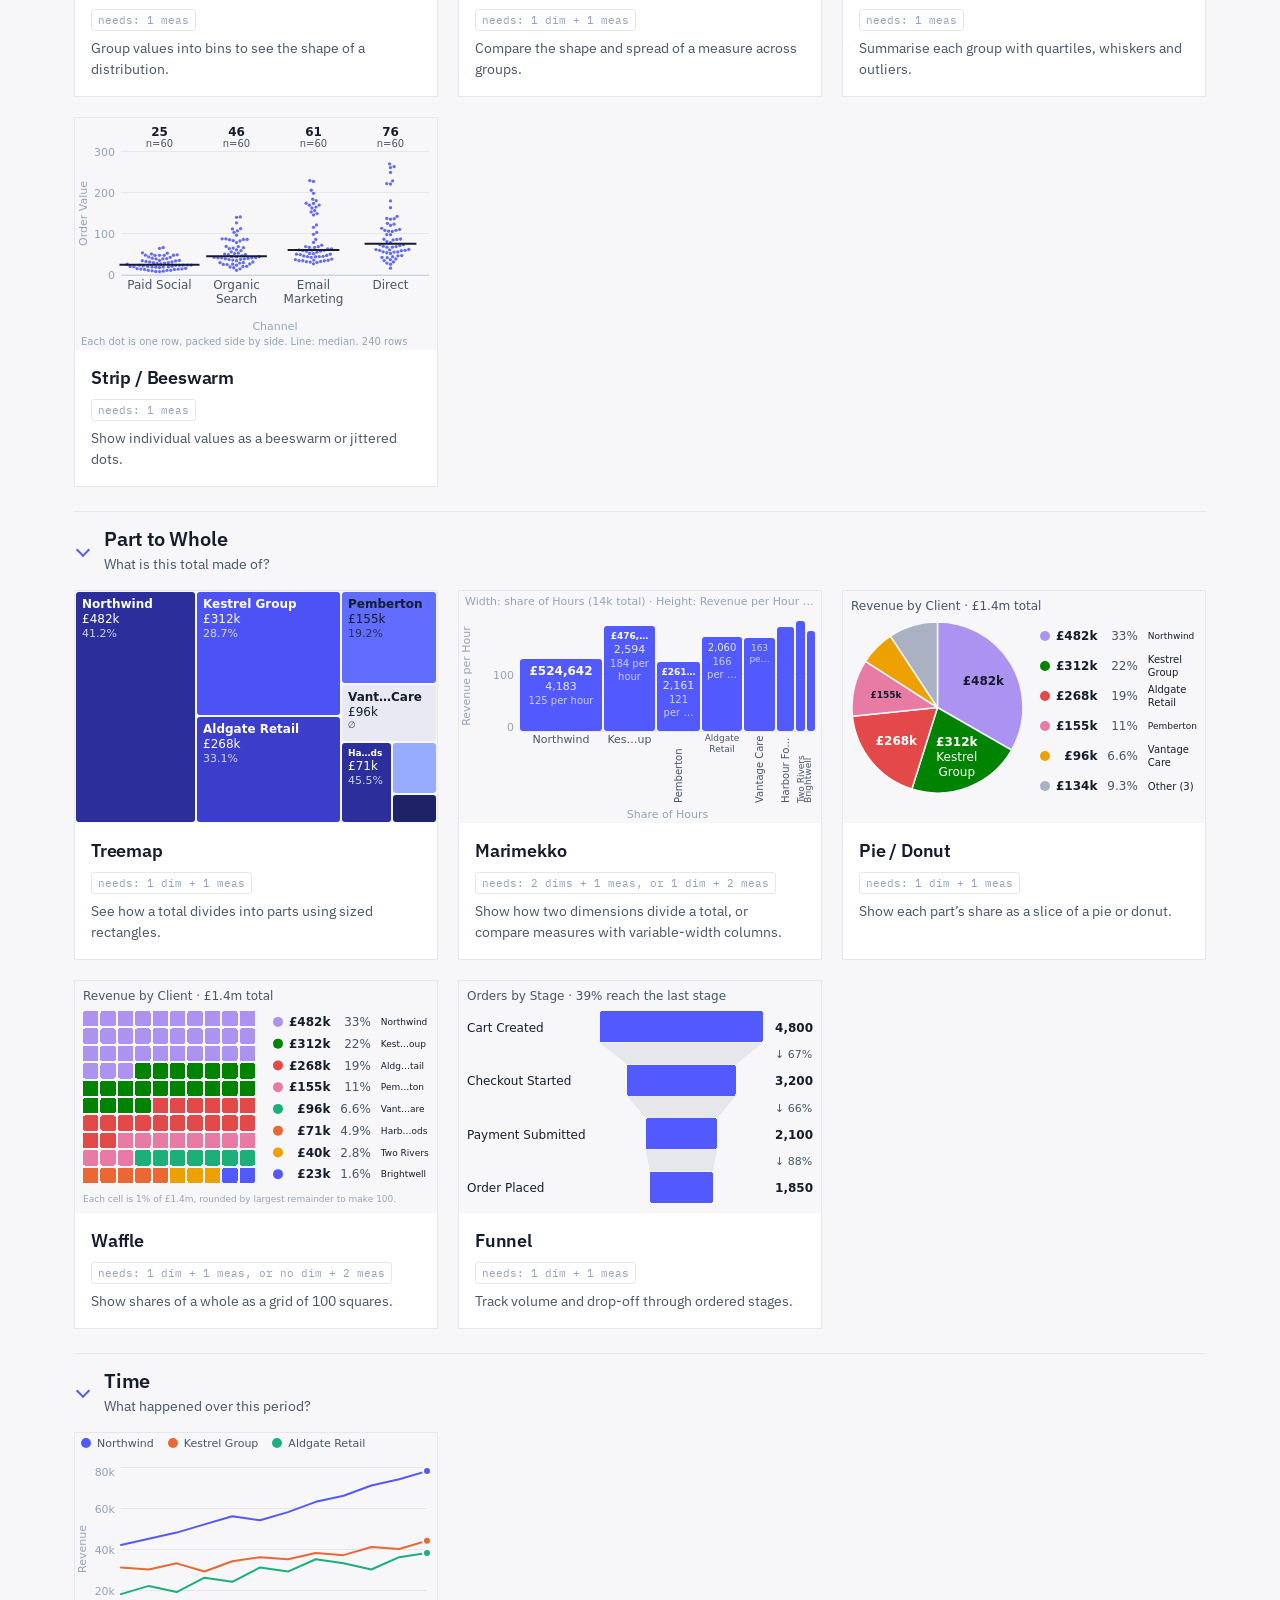
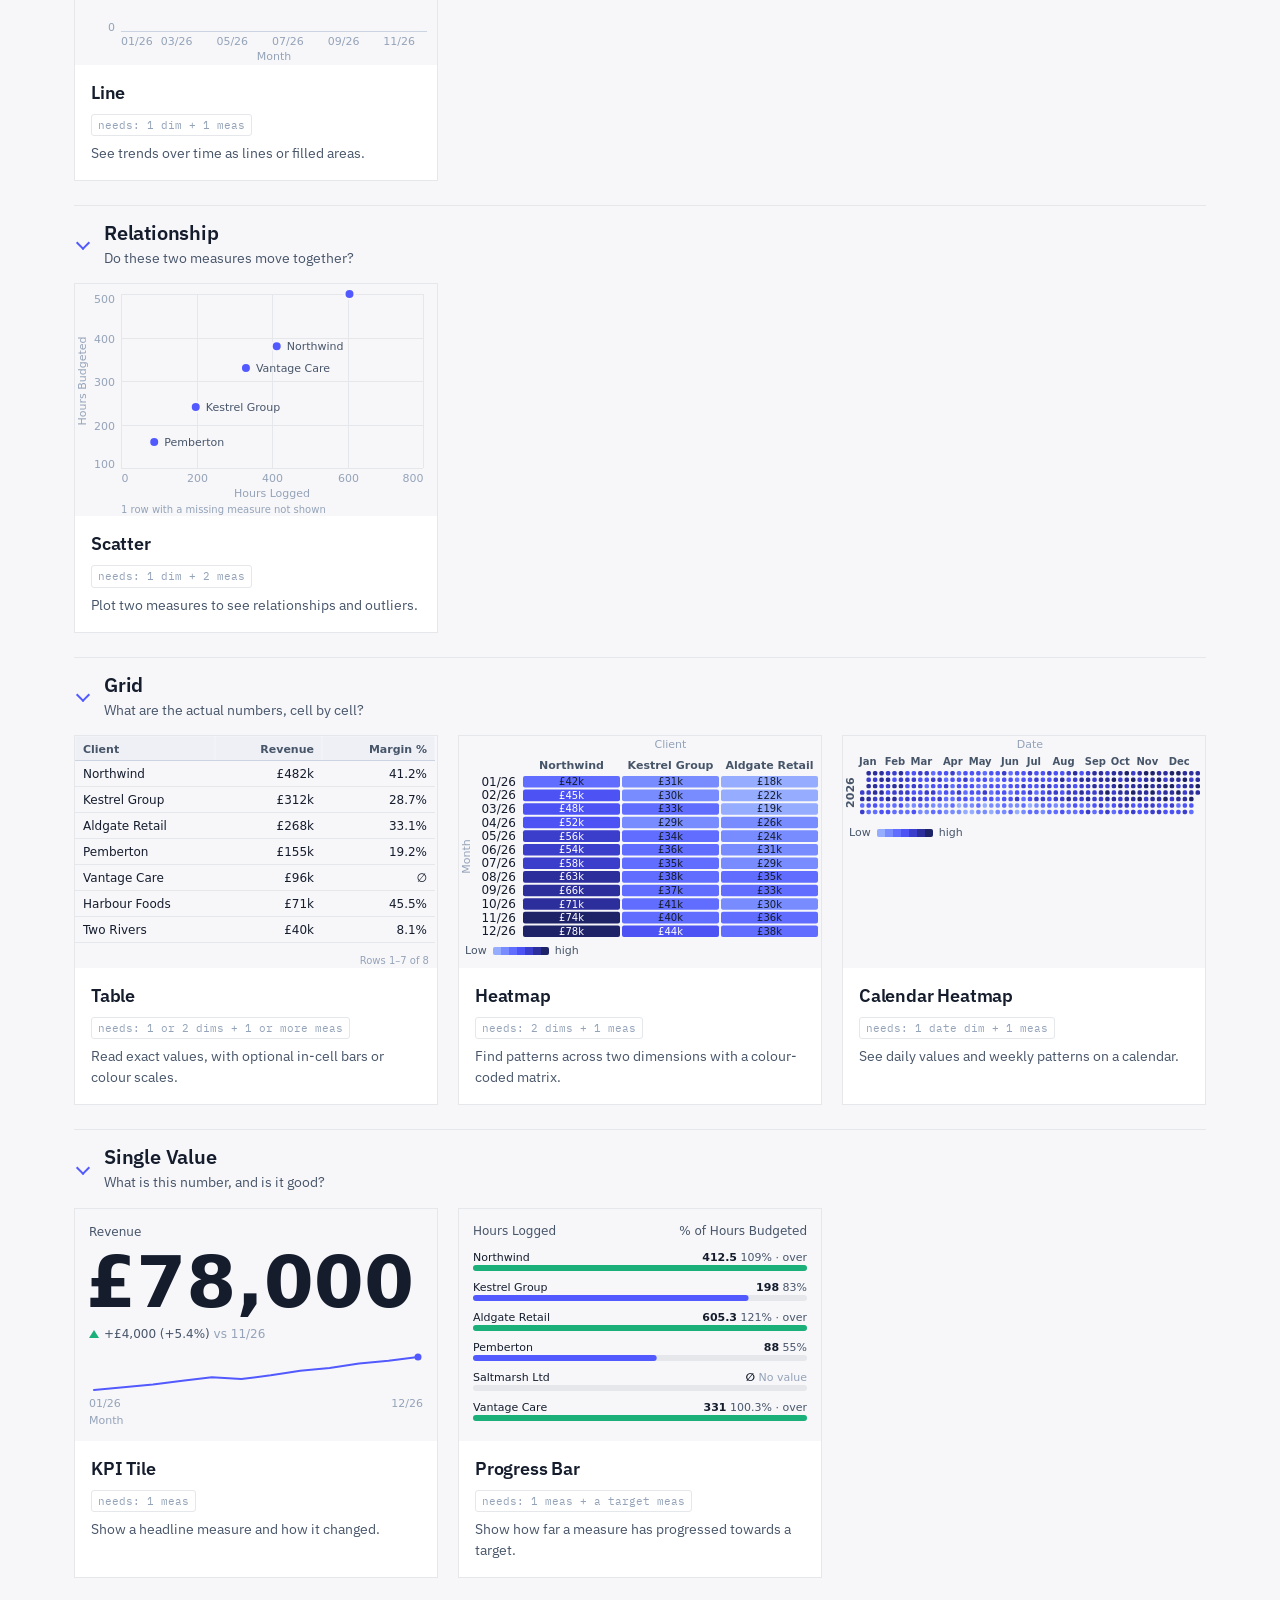
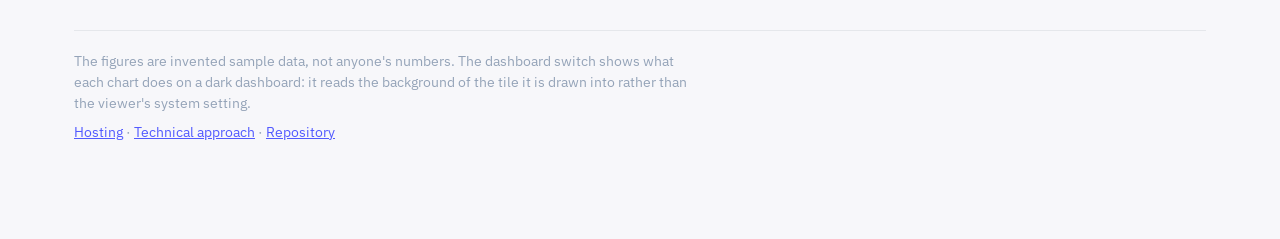
==== commit 9087d988: "Give Visage a copper masquerade mask" ====
--- a/index.html
+++ b/index.html
@@ -4,7 +4,7 @@
 <meta charset="utf-8">
 <meta name="viewport" content="width=device-width, initial-scale=1">
 <title>Visage — custom visualisations for Looker</title>
-<link rel="icon" href="assets/mark.svg" type="image/svg+xml">
+<link rel="icon" href="assets/mask.svg" type="image/svg+xml">
 <link rel="stylesheet" href="https://fonts.googleapis.com/css2?family=IBM+Plex+Sans:wght@400;500;600&family=IBM+Plex+Mono:wght@400;500&display=swap">
 <link rel="stylesheet" href="assets/site.css">
 </head>
@@ -14,7 +14,7 @@
     <div class="top">
       <div>
         <div class="wordmark">
-          <img class="mark" src="assets/mark.svg" alt="">
+          <img class="mark" src="assets/mask.svg" alt="">
           <h1>Visage</h1>
         </div>
         <p class="subtitle">Custom visualisations for Looker</p>
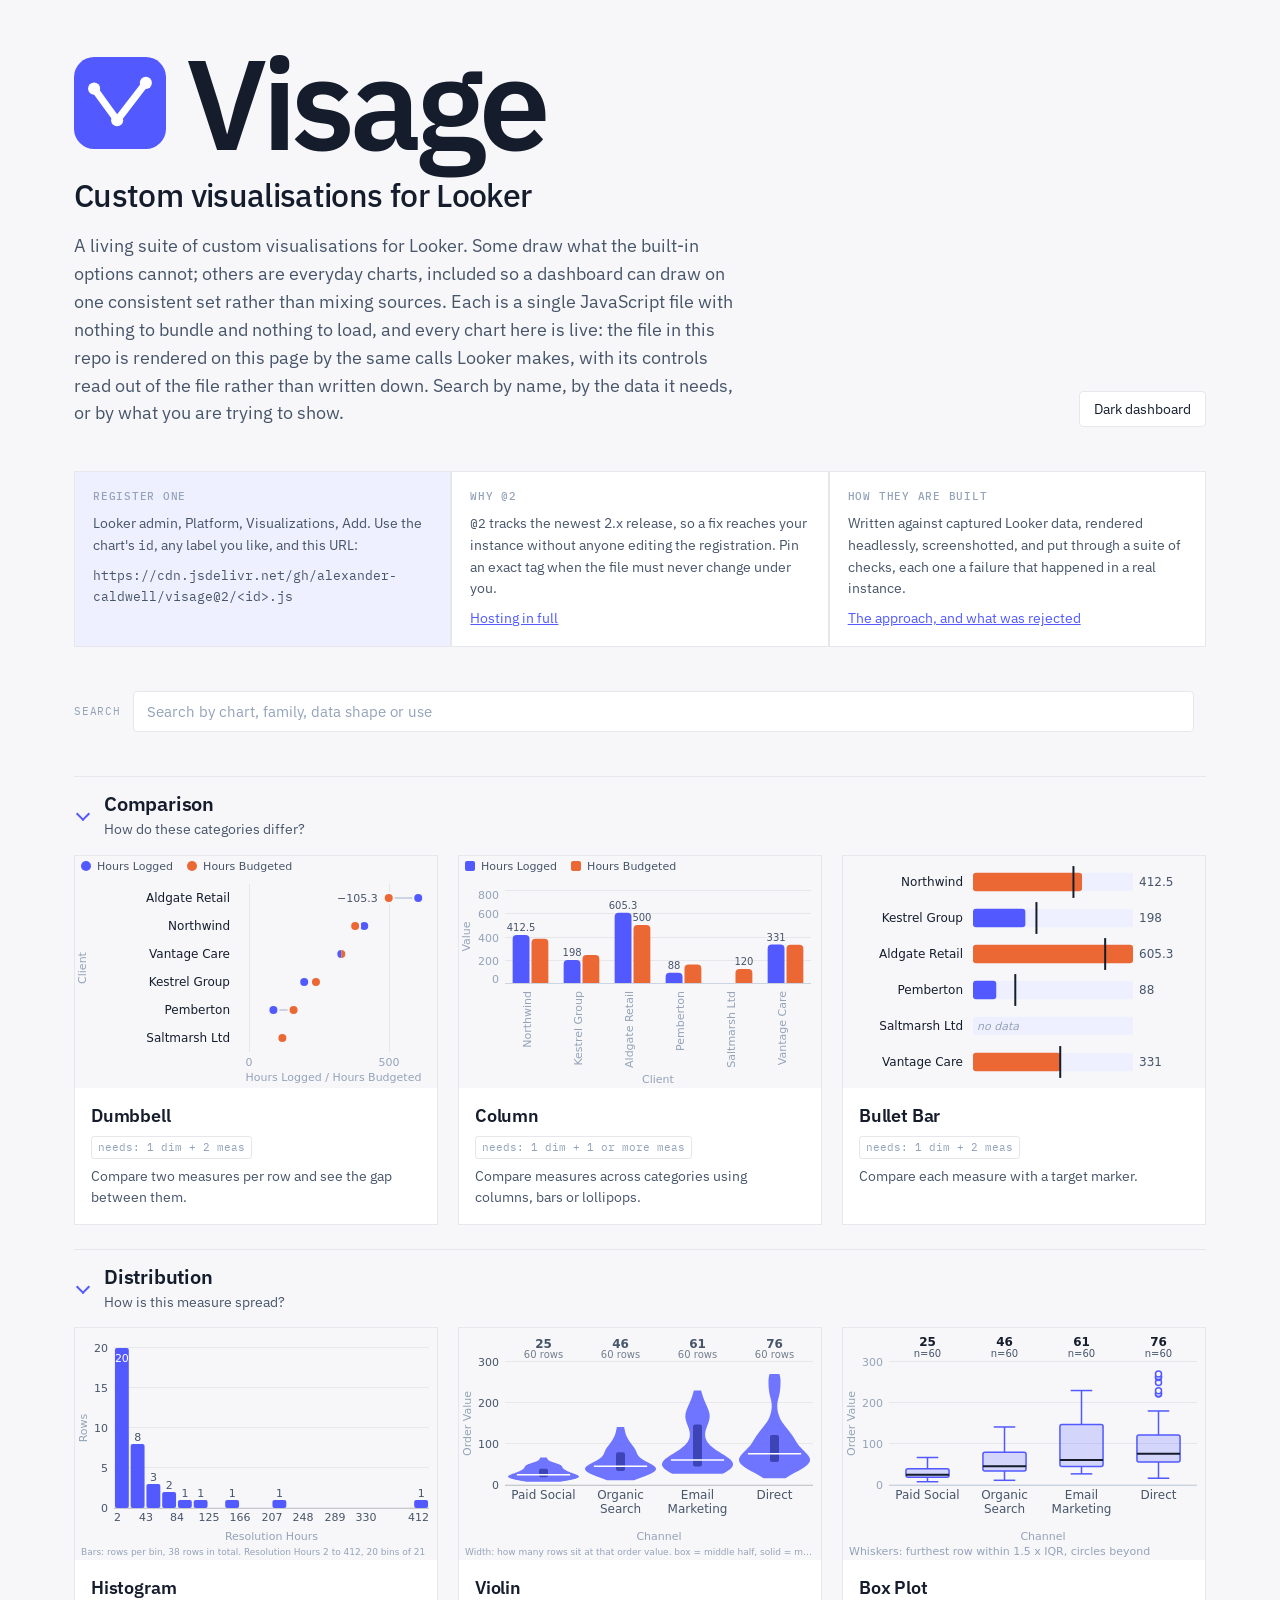
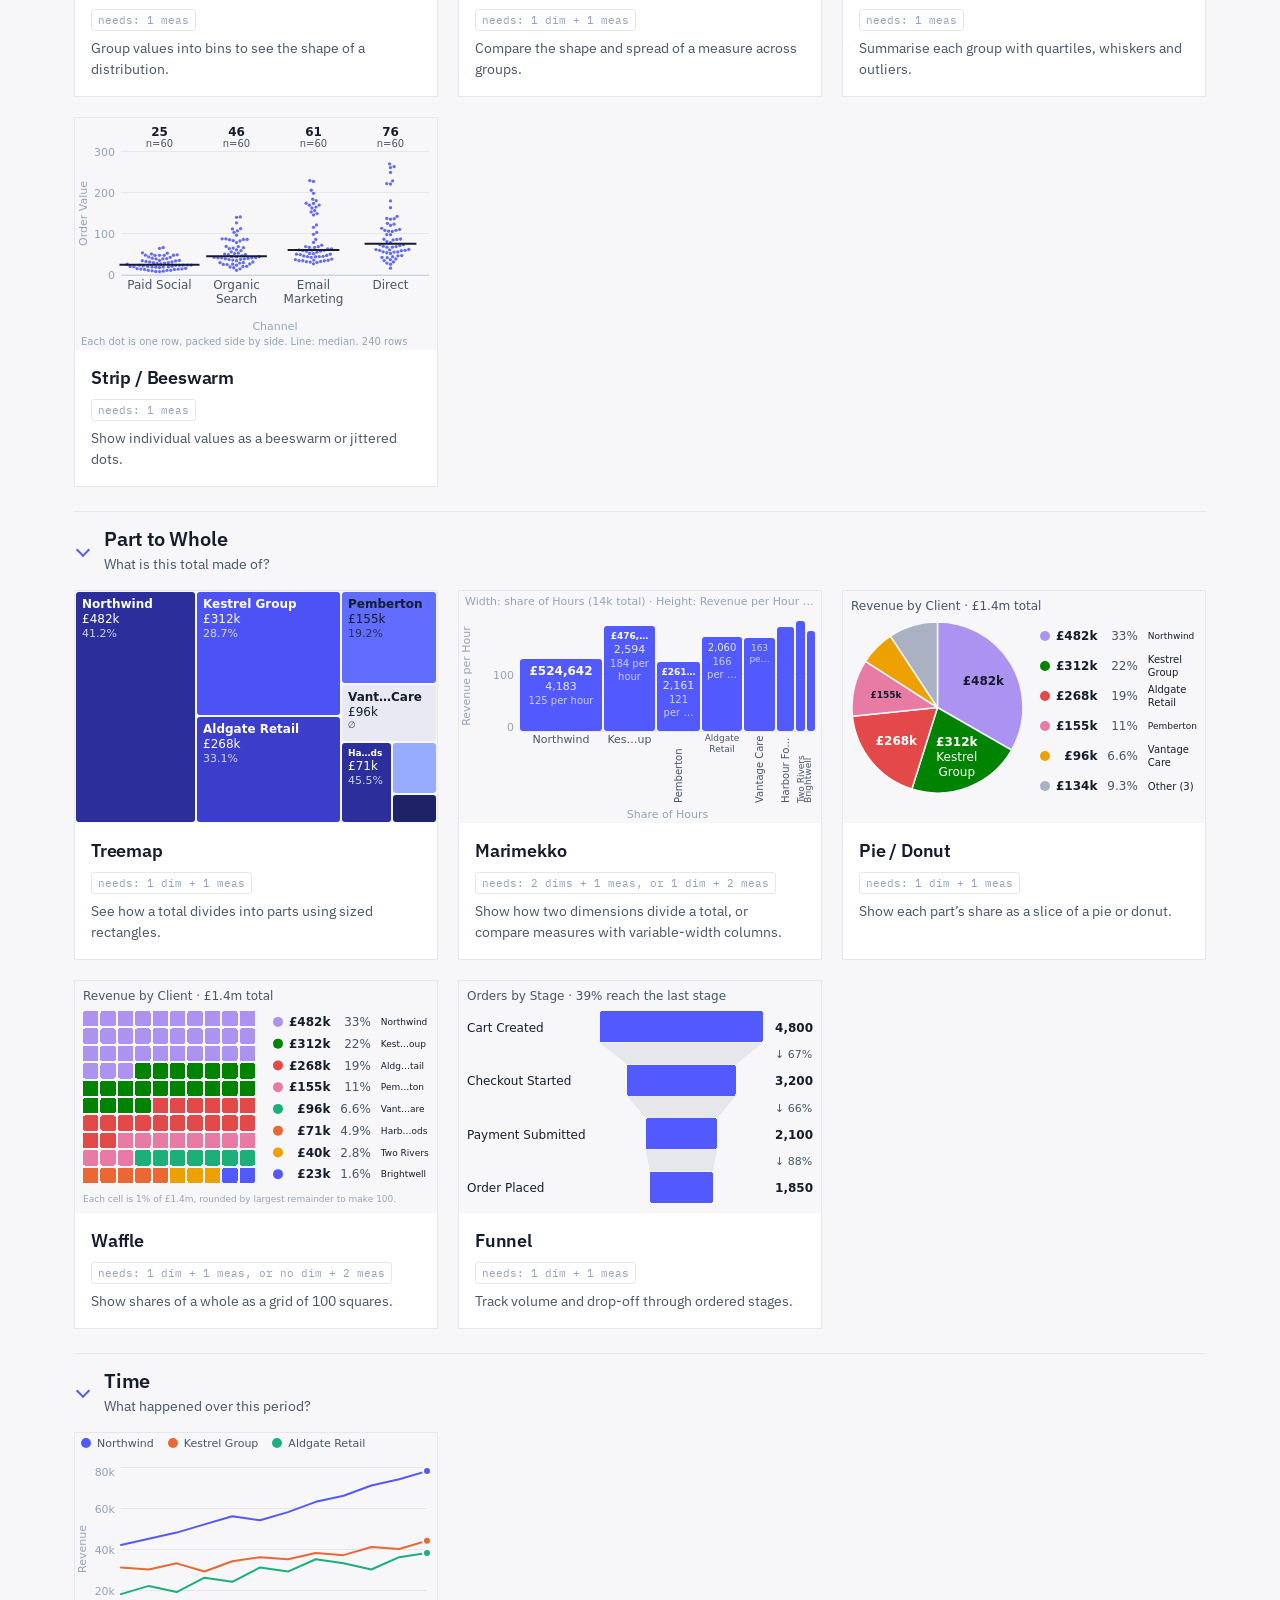
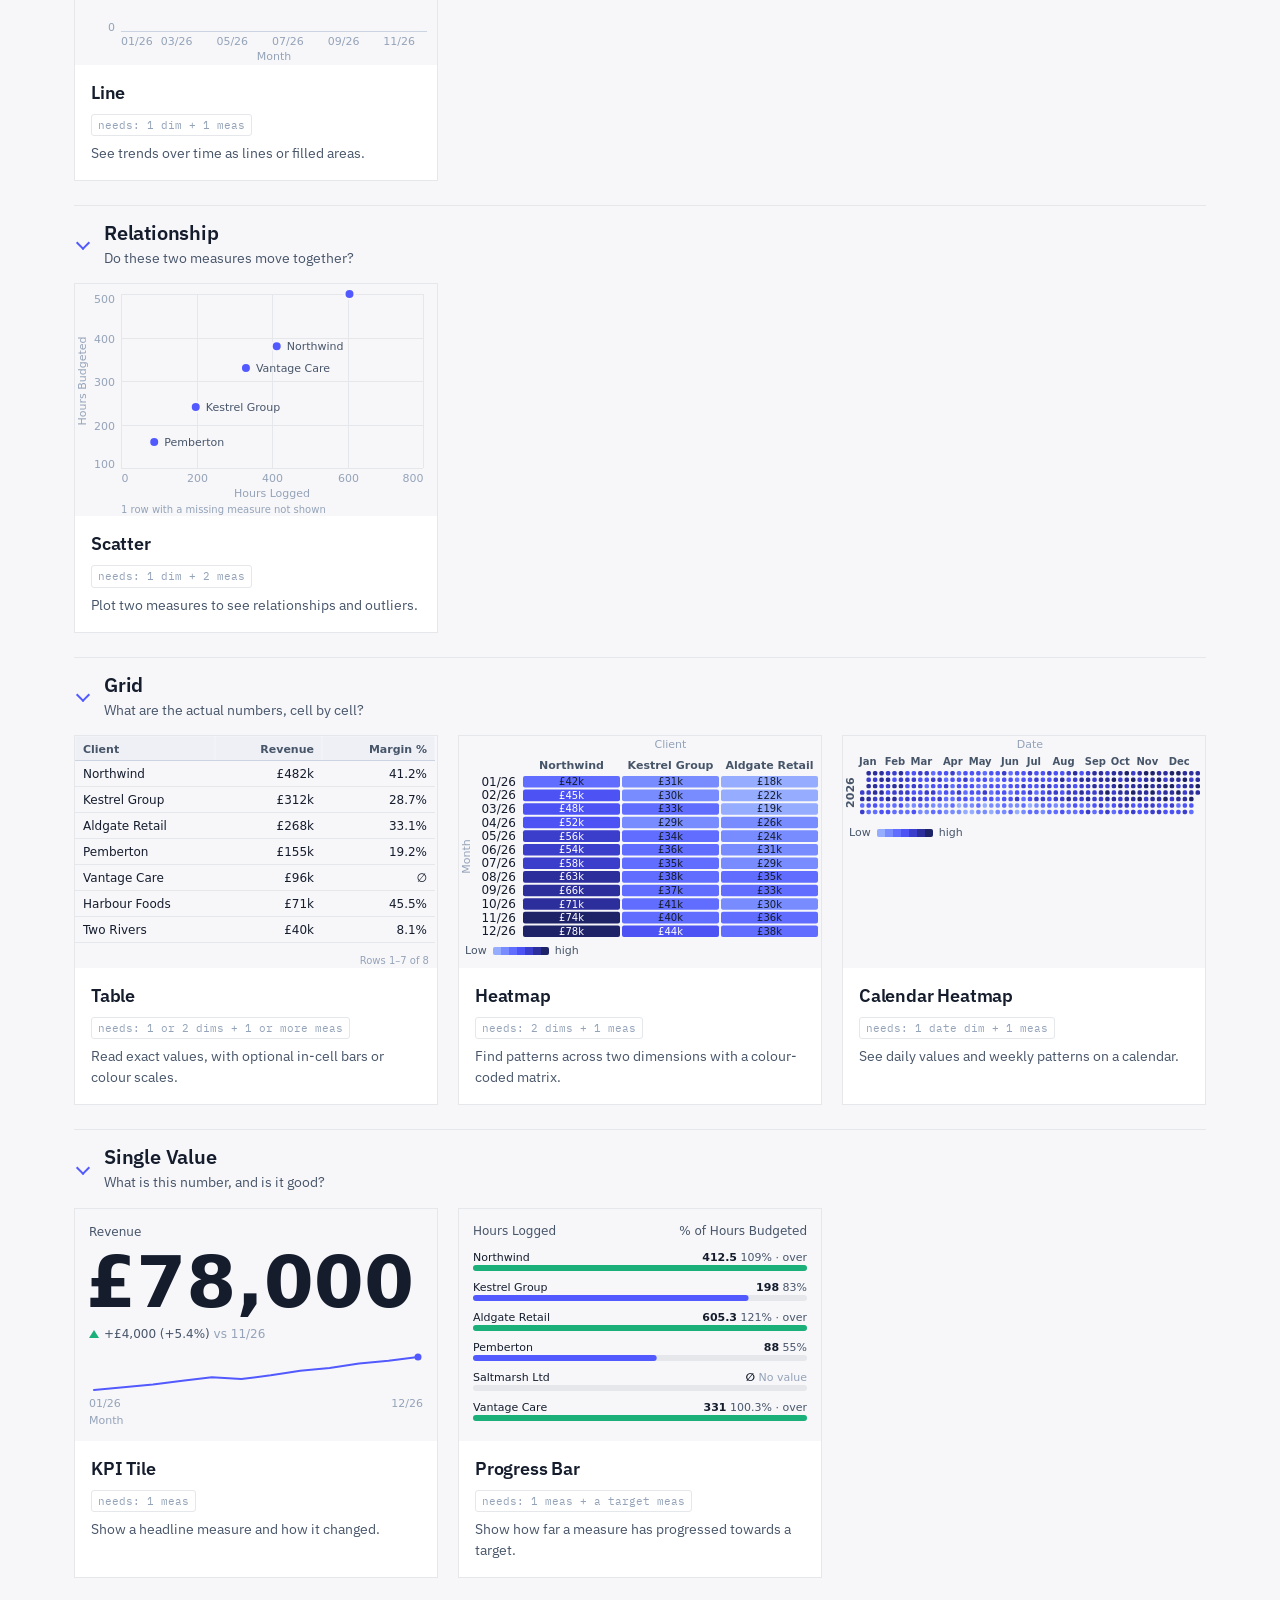
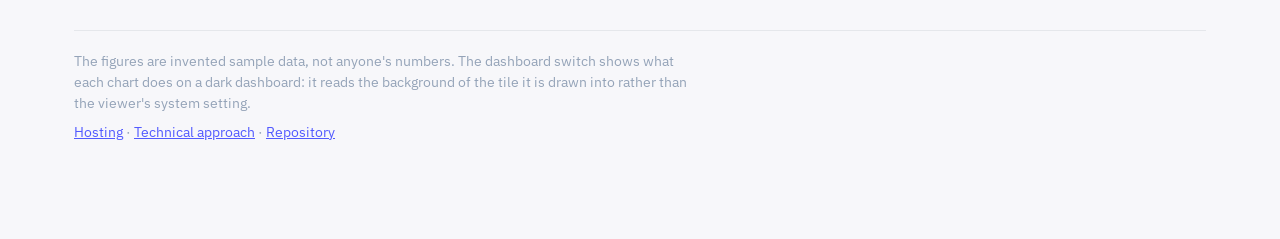
==== commit 4087fb46: "Revert "Give Visage a copper masquerade mask" This reverts commit 9087d988495bd9c3887f2d49ddc6f50c8d" ====
--- a/index.html
+++ b/index.html
@@ -4,7 +4,7 @@
 <meta charset="utf-8">
 <meta name="viewport" content="width=device-width, initial-scale=1">
 <title>Visage — custom visualisations for Looker</title>
-<link rel="icon" href="assets/mask.svg" type="image/svg+xml">
+<link rel="icon" href="assets/mark.svg" type="image/svg+xml">
 <link rel="stylesheet" href="https://fonts.googleapis.com/css2?family=IBM+Plex+Sans:wght@400;500;600&family=IBM+Plex+Mono:wght@400;500&display=swap">
 <link rel="stylesheet" href="assets/site.css">
 </head>
@@ -14,7 +14,7 @@
     <div class="top">
       <div>
         <div class="wordmark">
-          <img class="mark" src="assets/mask.svg" alt="">
+          <img class="mark" src="assets/mark.svg" alt="">
           <h1>Visage</h1>
         </div>
         <p class="subtitle">Custom visualisations for Looker</p>
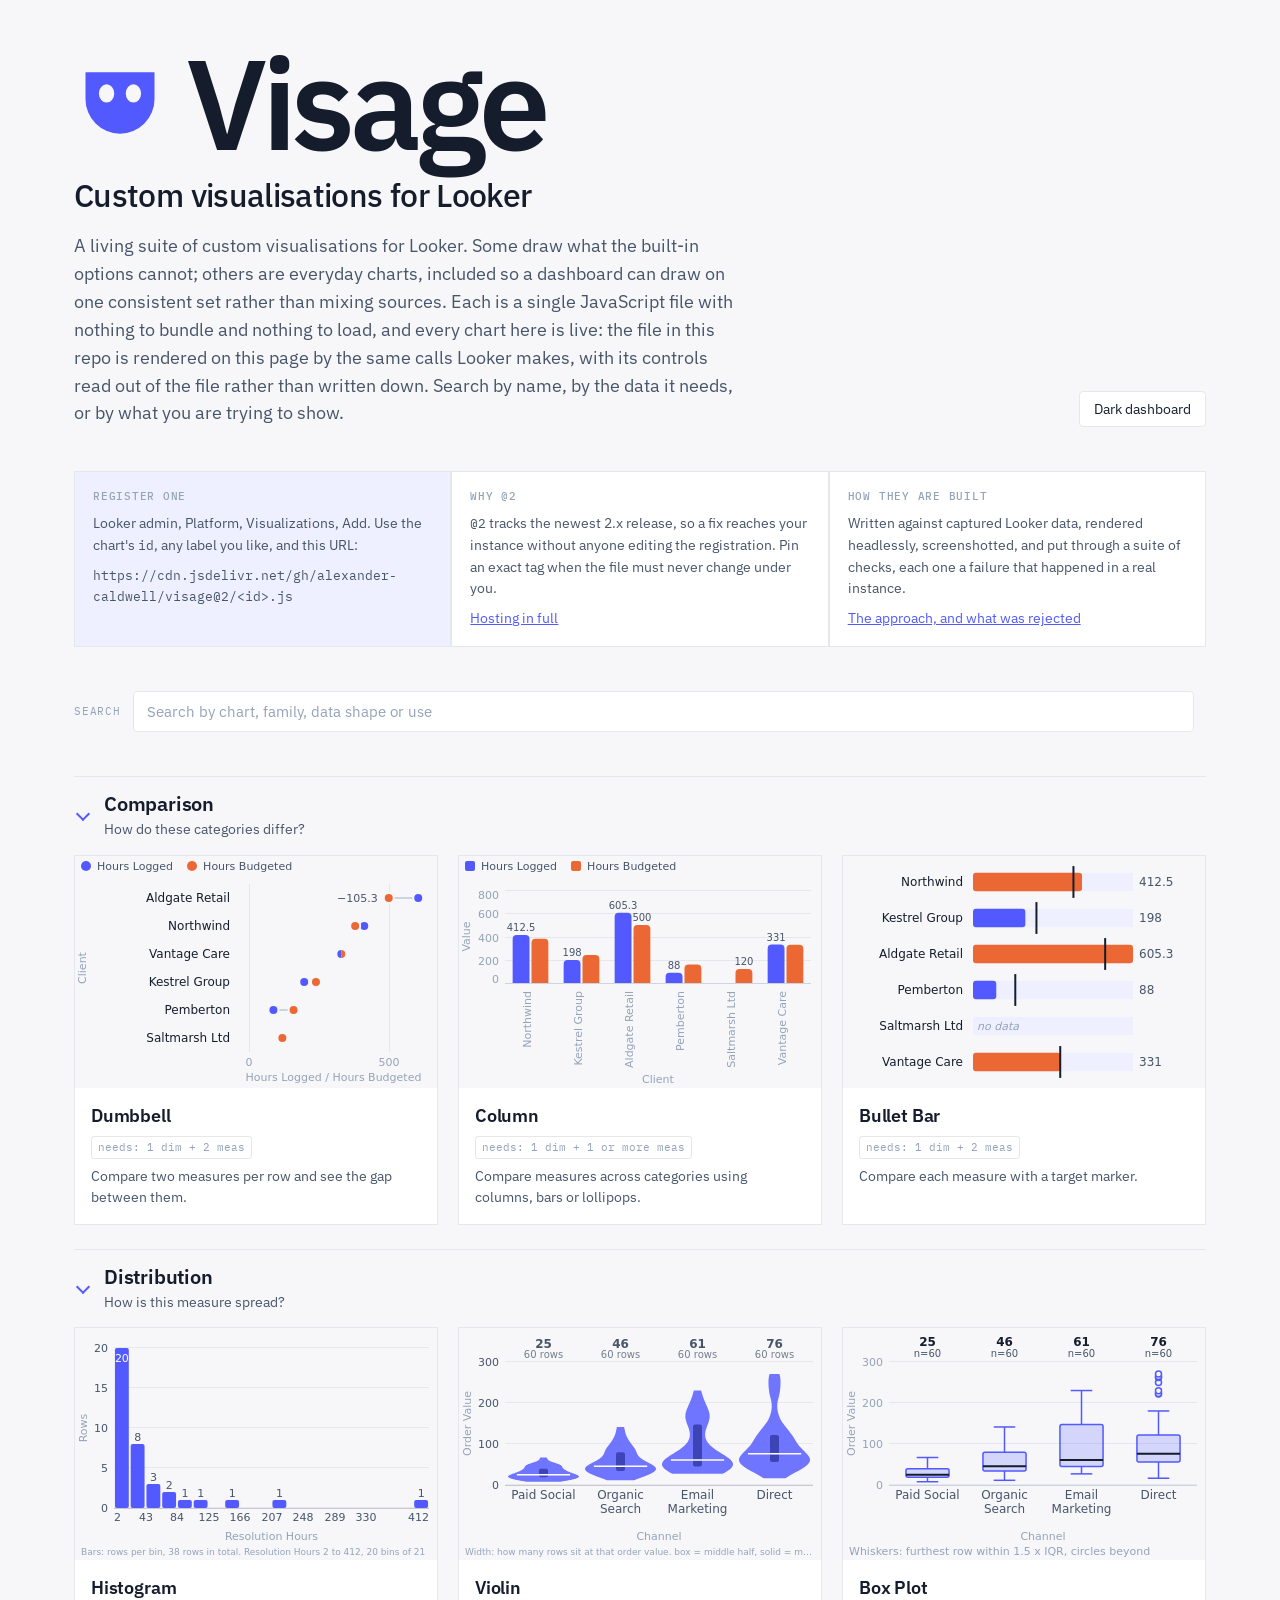
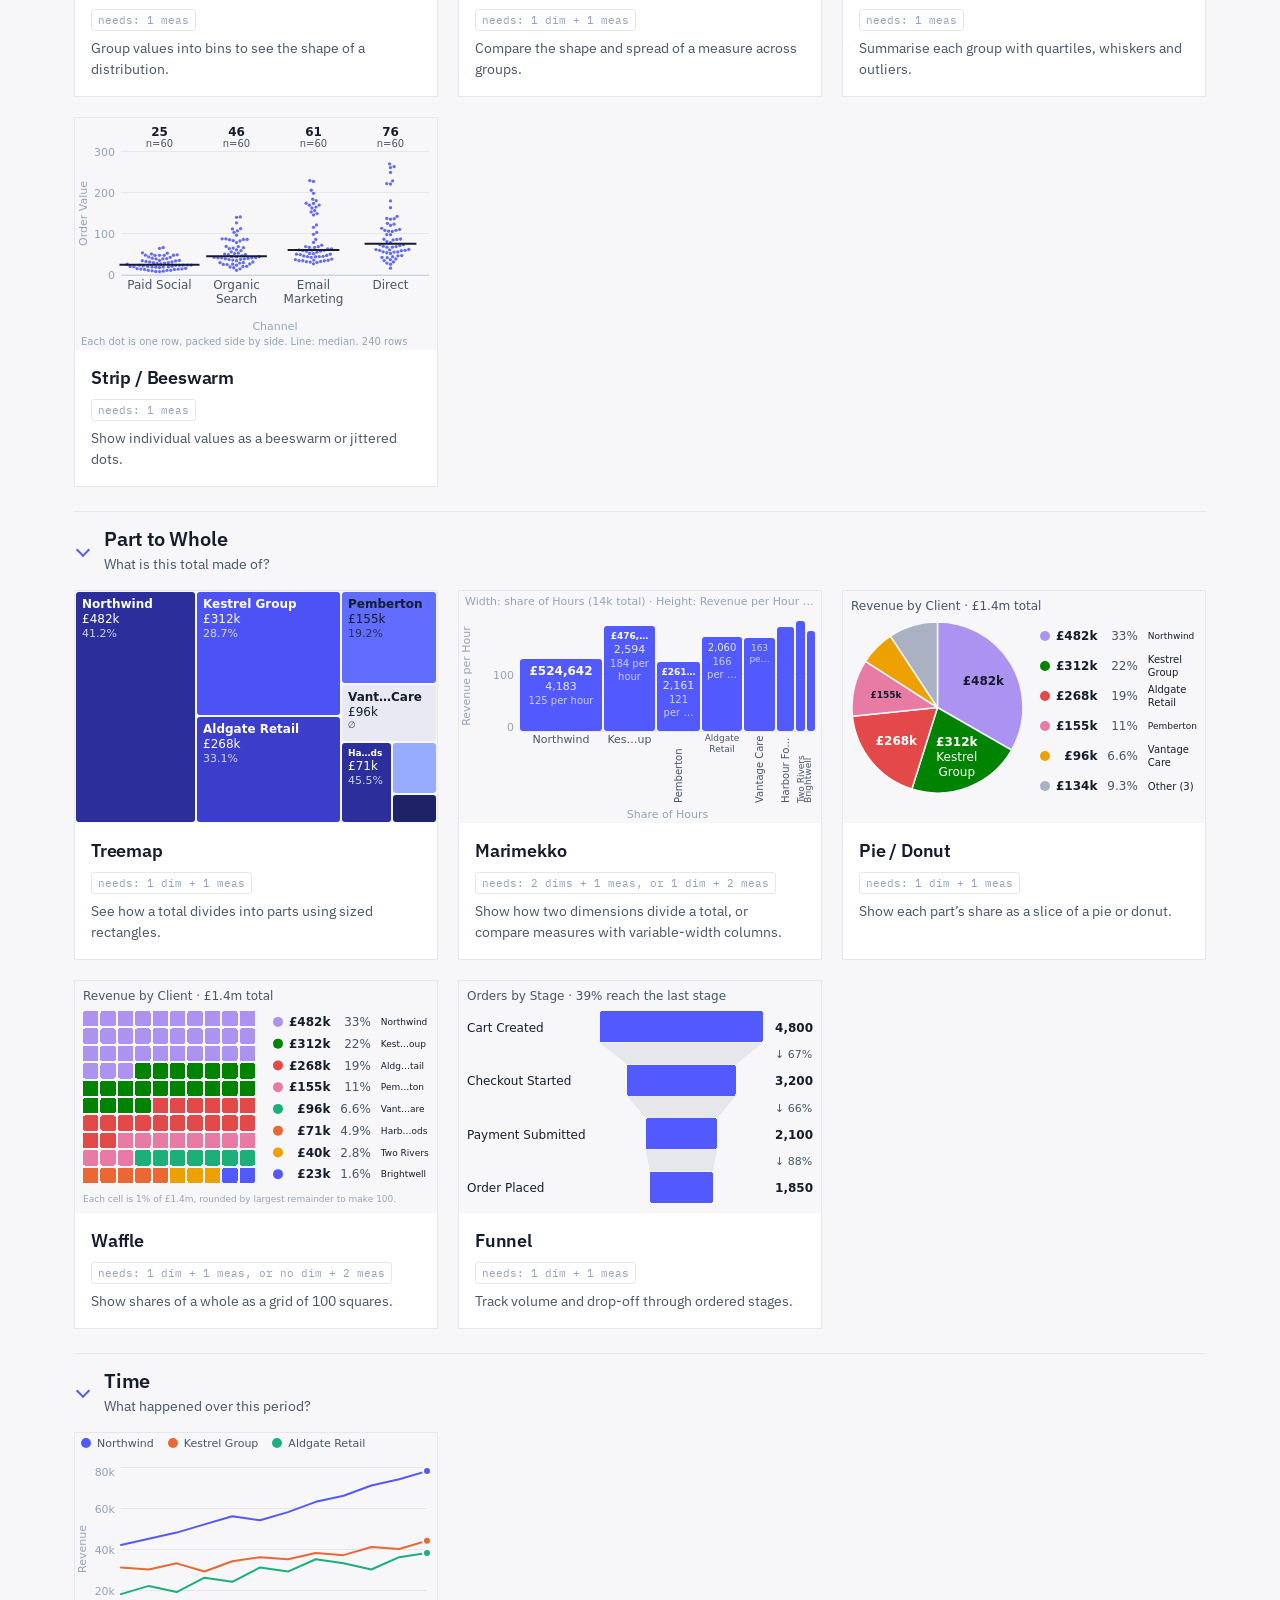
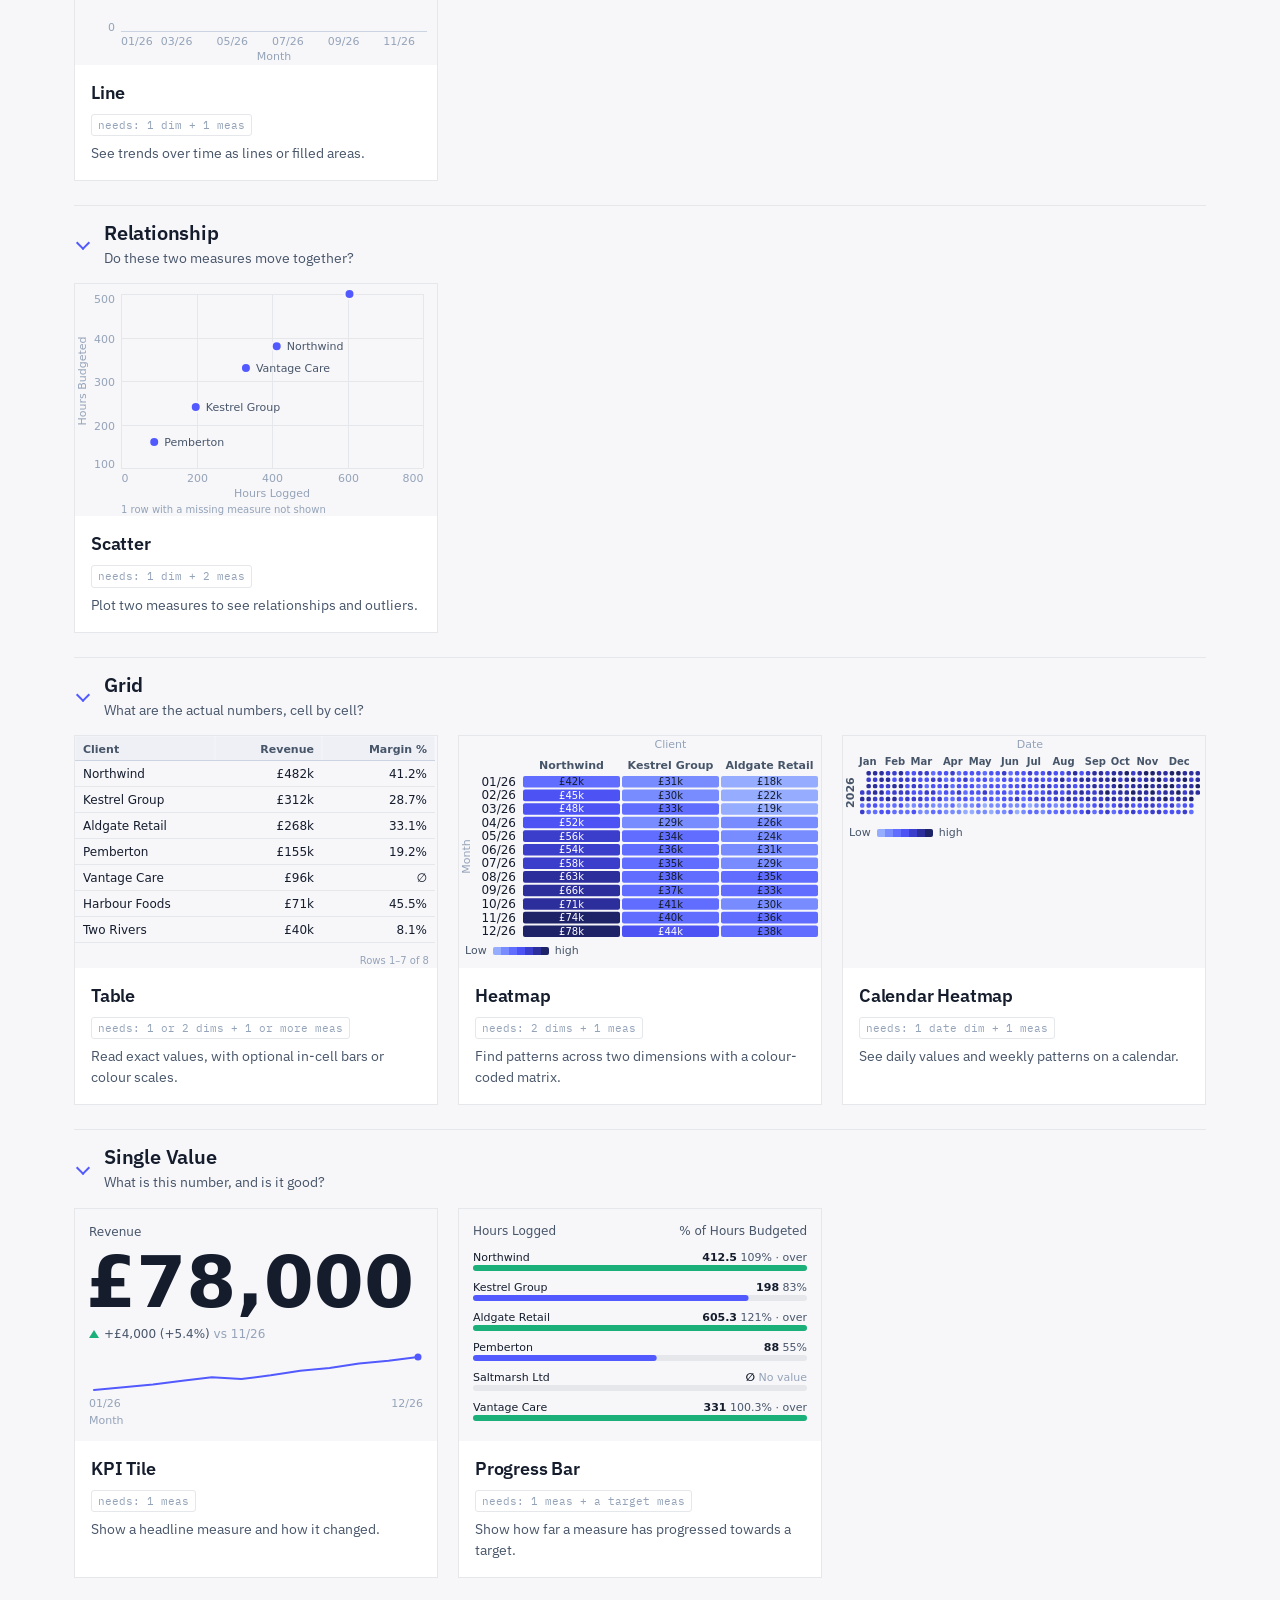
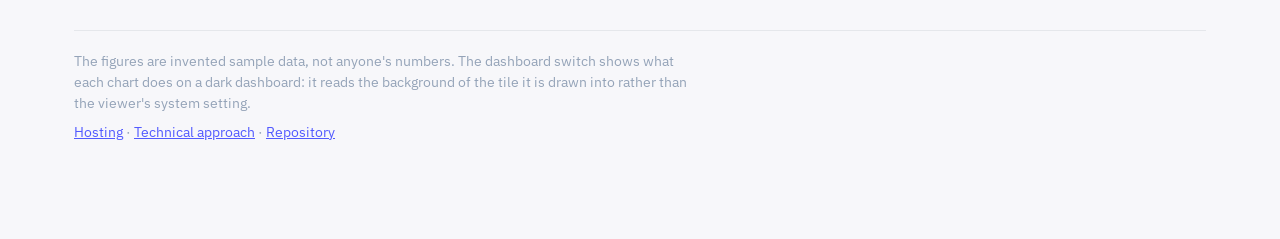
==== commit 3e331a9e: "Restore the original indigo Visage mask" ====
--- a/index.html
+++ b/index.html
@@ -4,7 +4,7 @@
 <meta charset="utf-8">
 <meta name="viewport" content="width=device-width, initial-scale=1">
 <title>Visage — custom visualisations for Looker</title>
-<link rel="icon" href="assets/mark.svg" type="image/svg+xml">
+<link rel="icon" href="assets/mark.svg?v=2" type="image/svg+xml">
 <link rel="stylesheet" href="https://fonts.googleapis.com/css2?family=IBM+Plex+Sans:wght@400;500;600&family=IBM+Plex+Mono:wght@400;500&display=swap">
 <link rel="stylesheet" href="assets/site.css">
 </head>
@@ -14,7 +14,7 @@
     <div class="top">
       <div>
         <div class="wordmark">
-          <img class="mark" src="assets/mark.svg" alt="">
+          <svg class="mark" viewBox="0 0 24 24" aria-hidden="true"><use href="assets/mark.svg?v=2#mask"/></svg>
           <h1>Visage</h1>
         </div>
         <p class="subtitle">Custom visualisations for Looker</p>
--- a/assets/site.css
+++ b/assets/site.css
@@ -51,7 +51,7 @@
 .subtitle { font-size: clamp(21px, 2.6vw, 32px); font-weight: 500; line-height: 1.2;
   letter-spacing: -0.02em; color: var(--ink); margin: 14px 0 0; text-wrap: balance; }
 
-.mark { width: 22px; height: 22px; display: block; flex: 0 0 auto; }
+.mark { width: 22px; height: 22px; display: block; flex: 0 0 auto; color: var(--accent); }
 .crumb .mark { display: inline-block; vertical-align: -5px; margin-right: 6px; }
 h1 { font-size: clamp(44px, 7.5vw, 88px); line-height: 1.02; font-weight: 600;
   letter-spacing: -0.035em; margin: 8px 0 0; text-wrap: balance; }
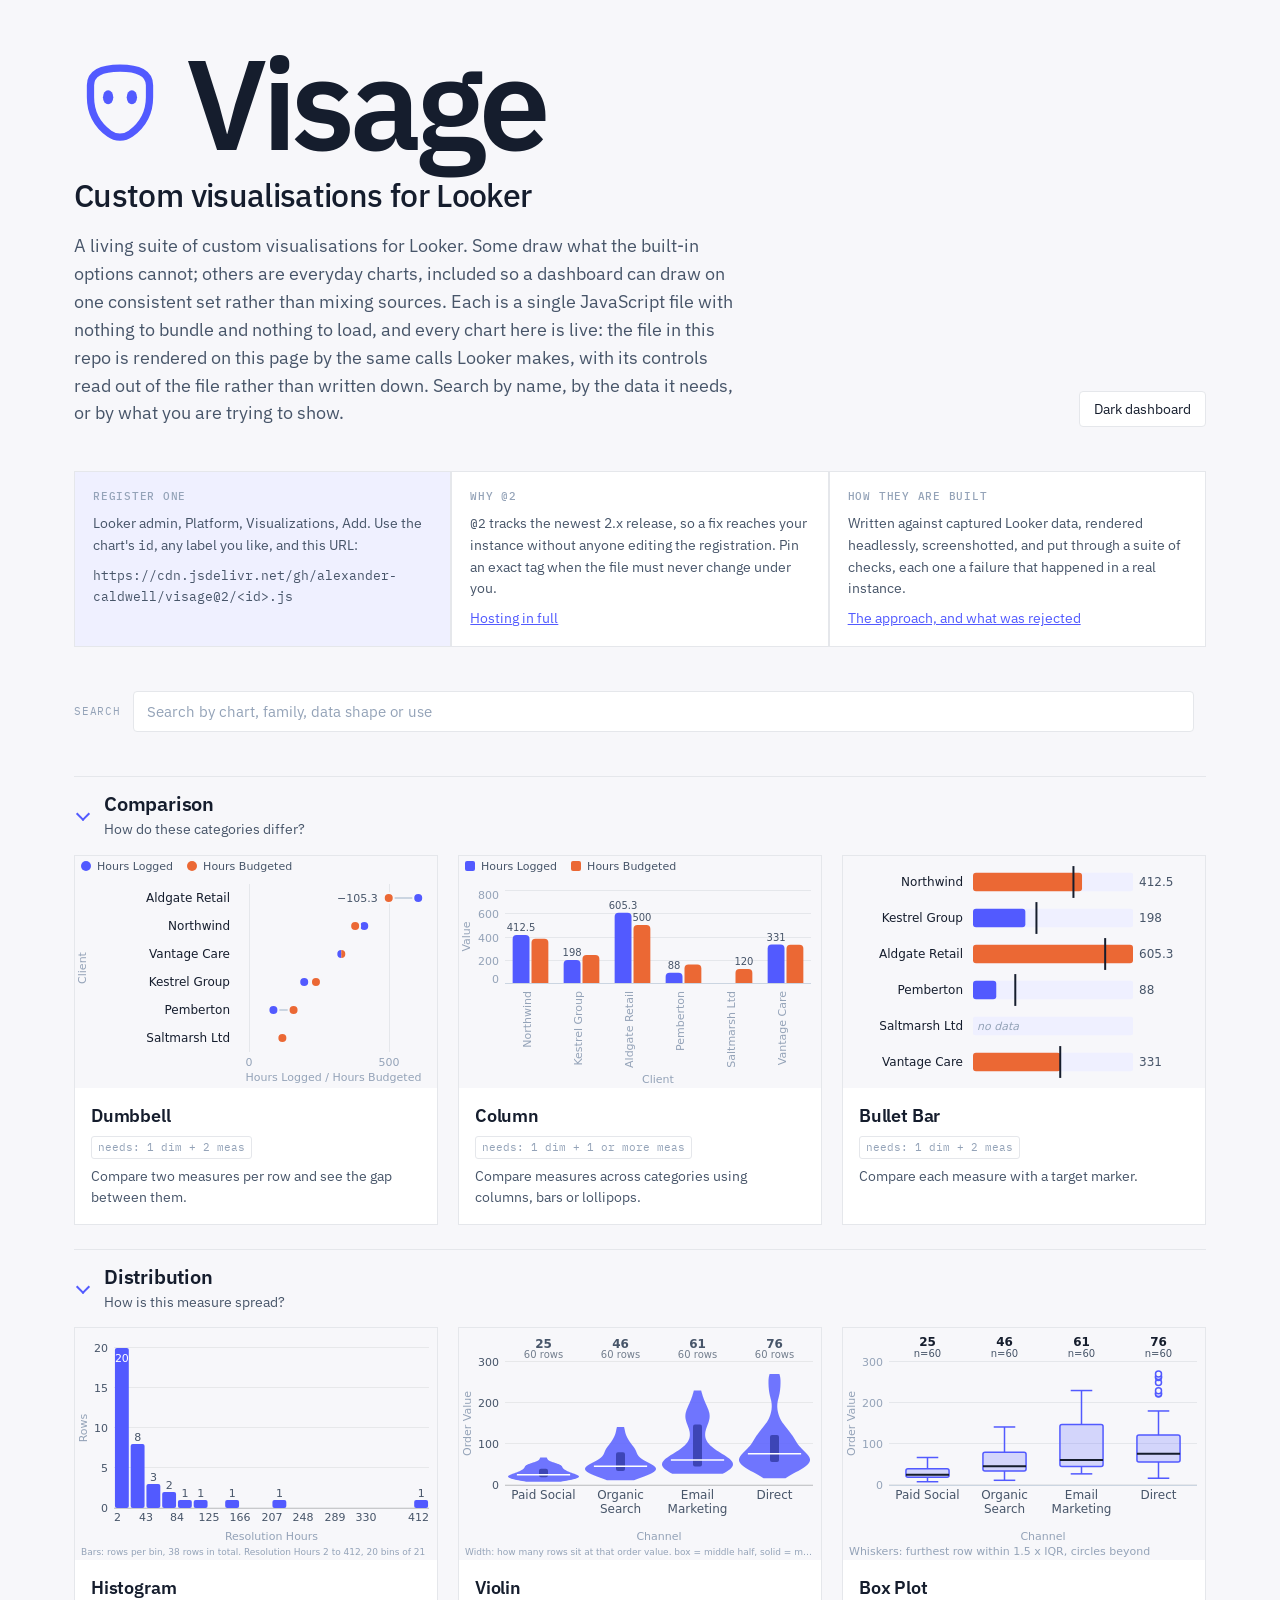
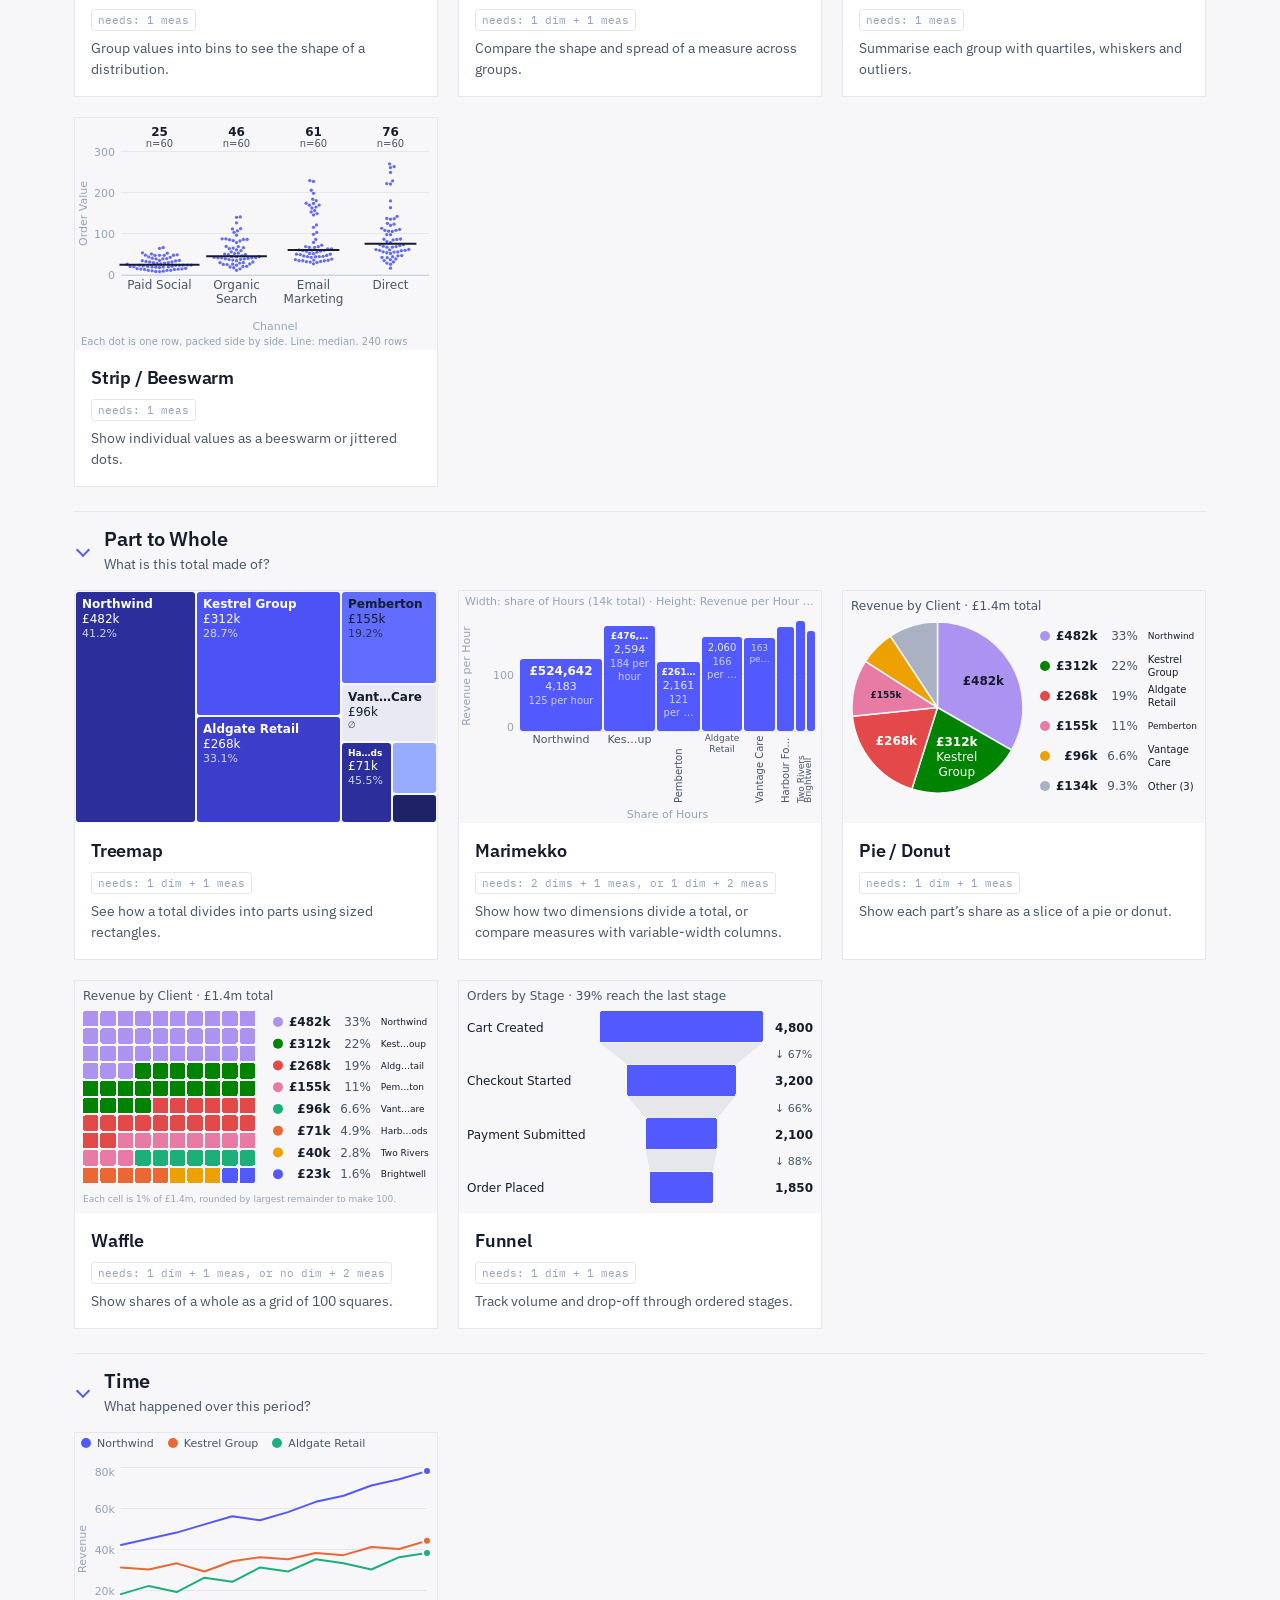
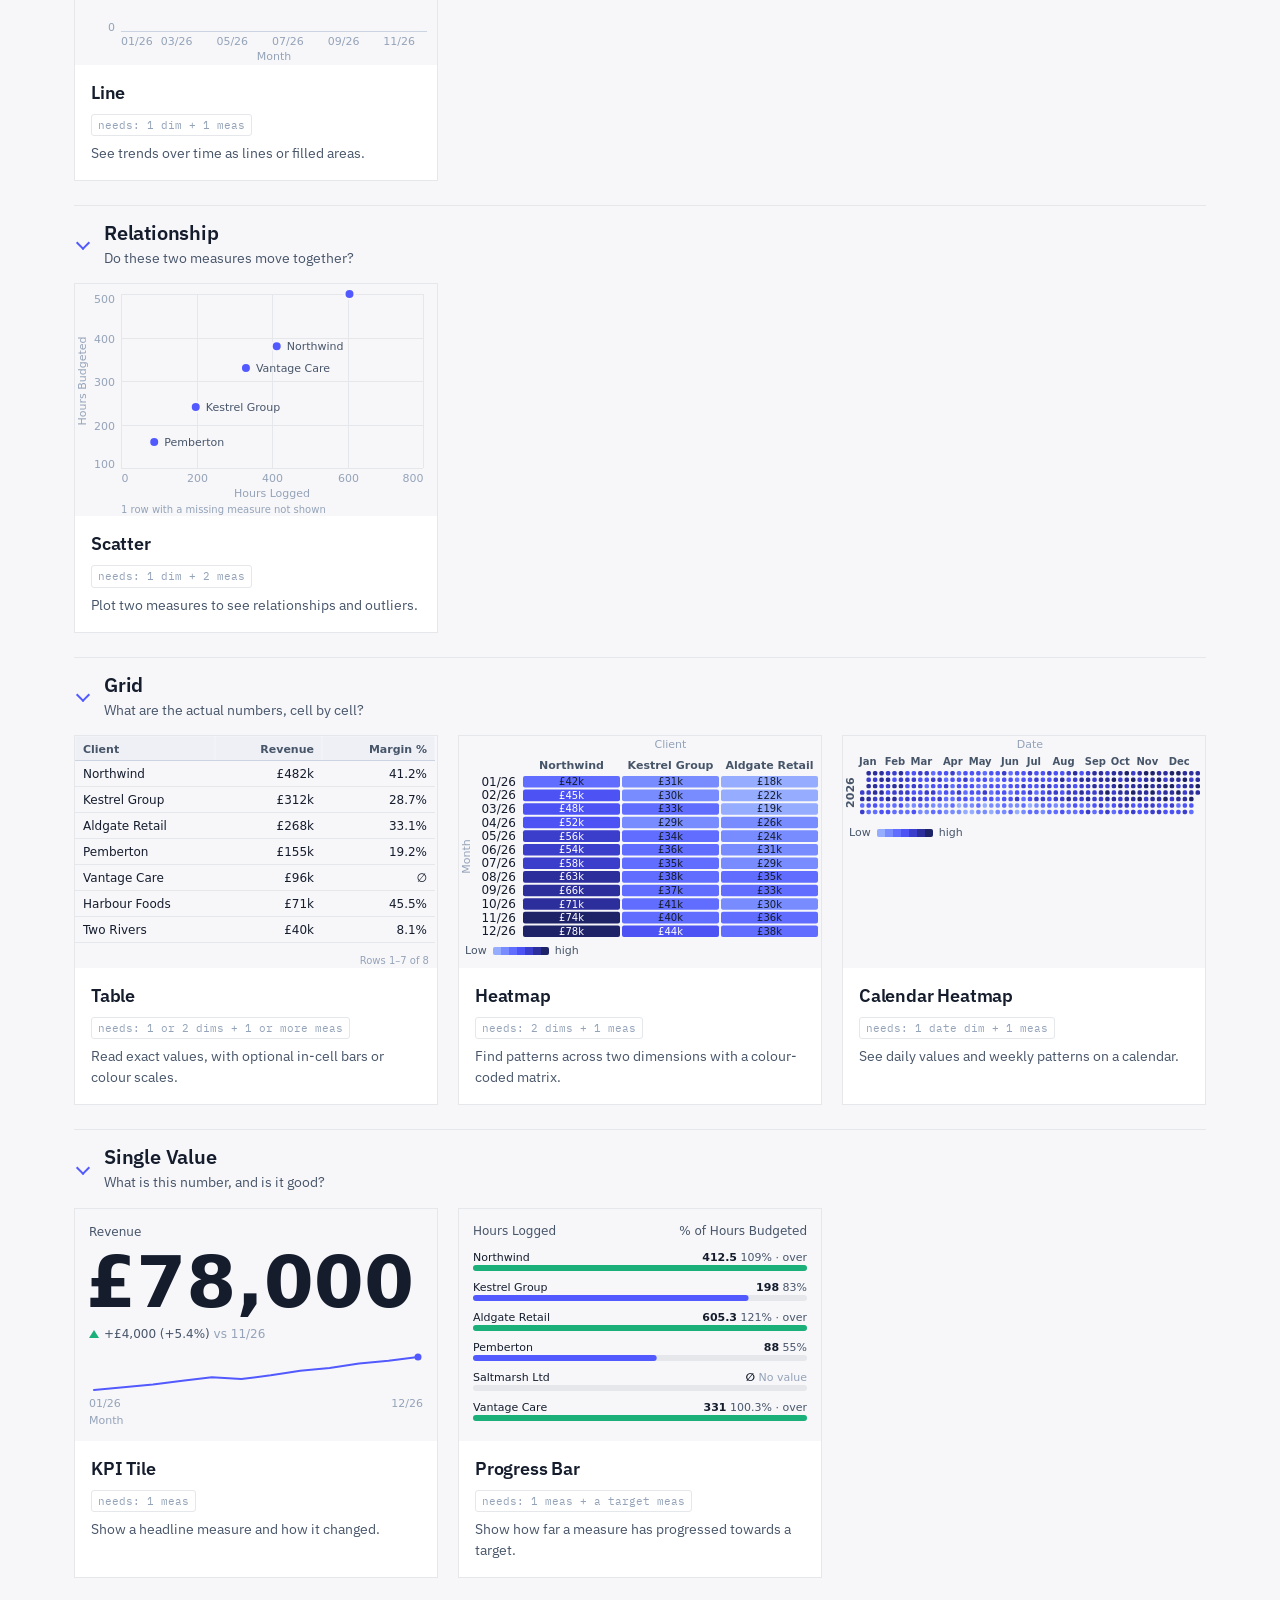
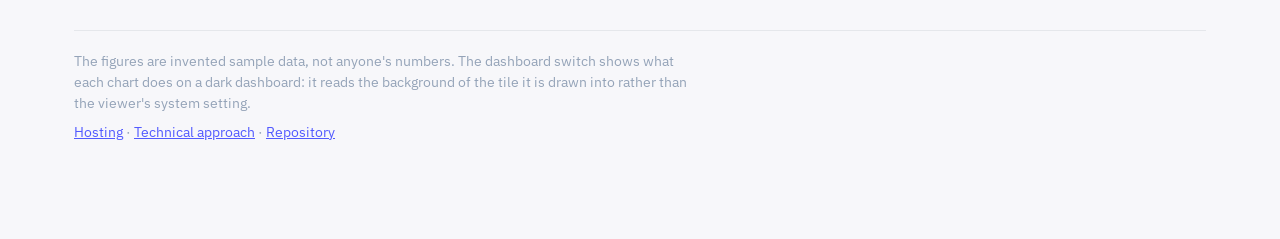
==== commit 28bc5b1b: "Use the oval-eyed faceplate as the Visage mark" ====
--- a/index.html
+++ b/index.html
@@ -4,7 +4,7 @@
 <meta charset="utf-8">
 <meta name="viewport" content="width=device-width, initial-scale=1">
 <title>Visage — custom visualisations for Looker</title>
-<link rel="icon" href="assets/mark.svg?v=2" type="image/svg+xml">
+<link rel="icon" href="assets/mark.svg?v=3" type="image/svg+xml">
 <link rel="stylesheet" href="https://fonts.googleapis.com/css2?family=IBM+Plex+Sans:wght@400;500;600&family=IBM+Plex+Mono:wght@400;500&display=swap">
 <link rel="stylesheet" href="assets/site.css">
 </head>
@@ -14,7 +14,7 @@
     <div class="top">
       <div>
         <div class="wordmark">
-          <svg class="mark" viewBox="0 0 24 24" aria-hidden="true"><use href="assets/mark.svg?v=2#mask"/></svg>
+          <svg class="mark" viewBox="0 0 24 24" aria-hidden="true"><use href="assets/mark.svg?v=3#mask"/></svg>
           <h1>Visage</h1>
         </div>
         <p class="subtitle">Custom visualisations for Looker</p>
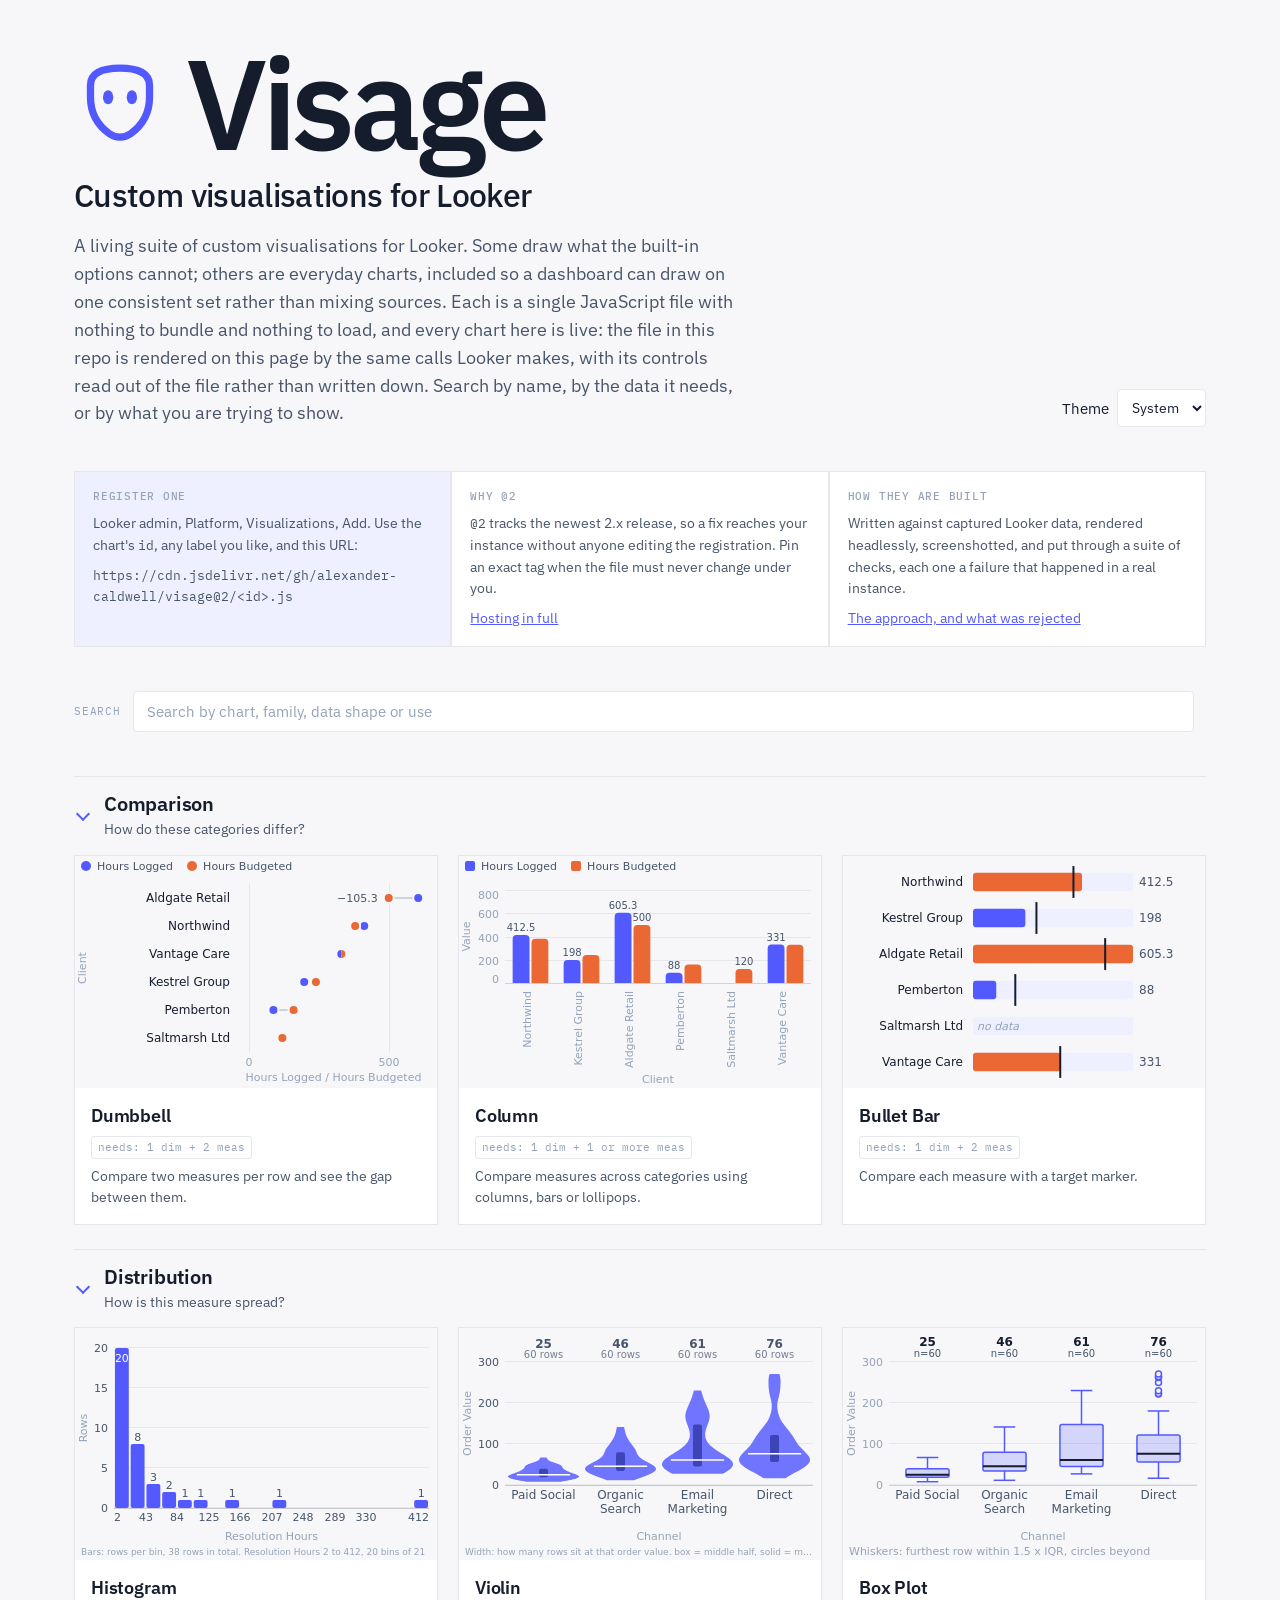
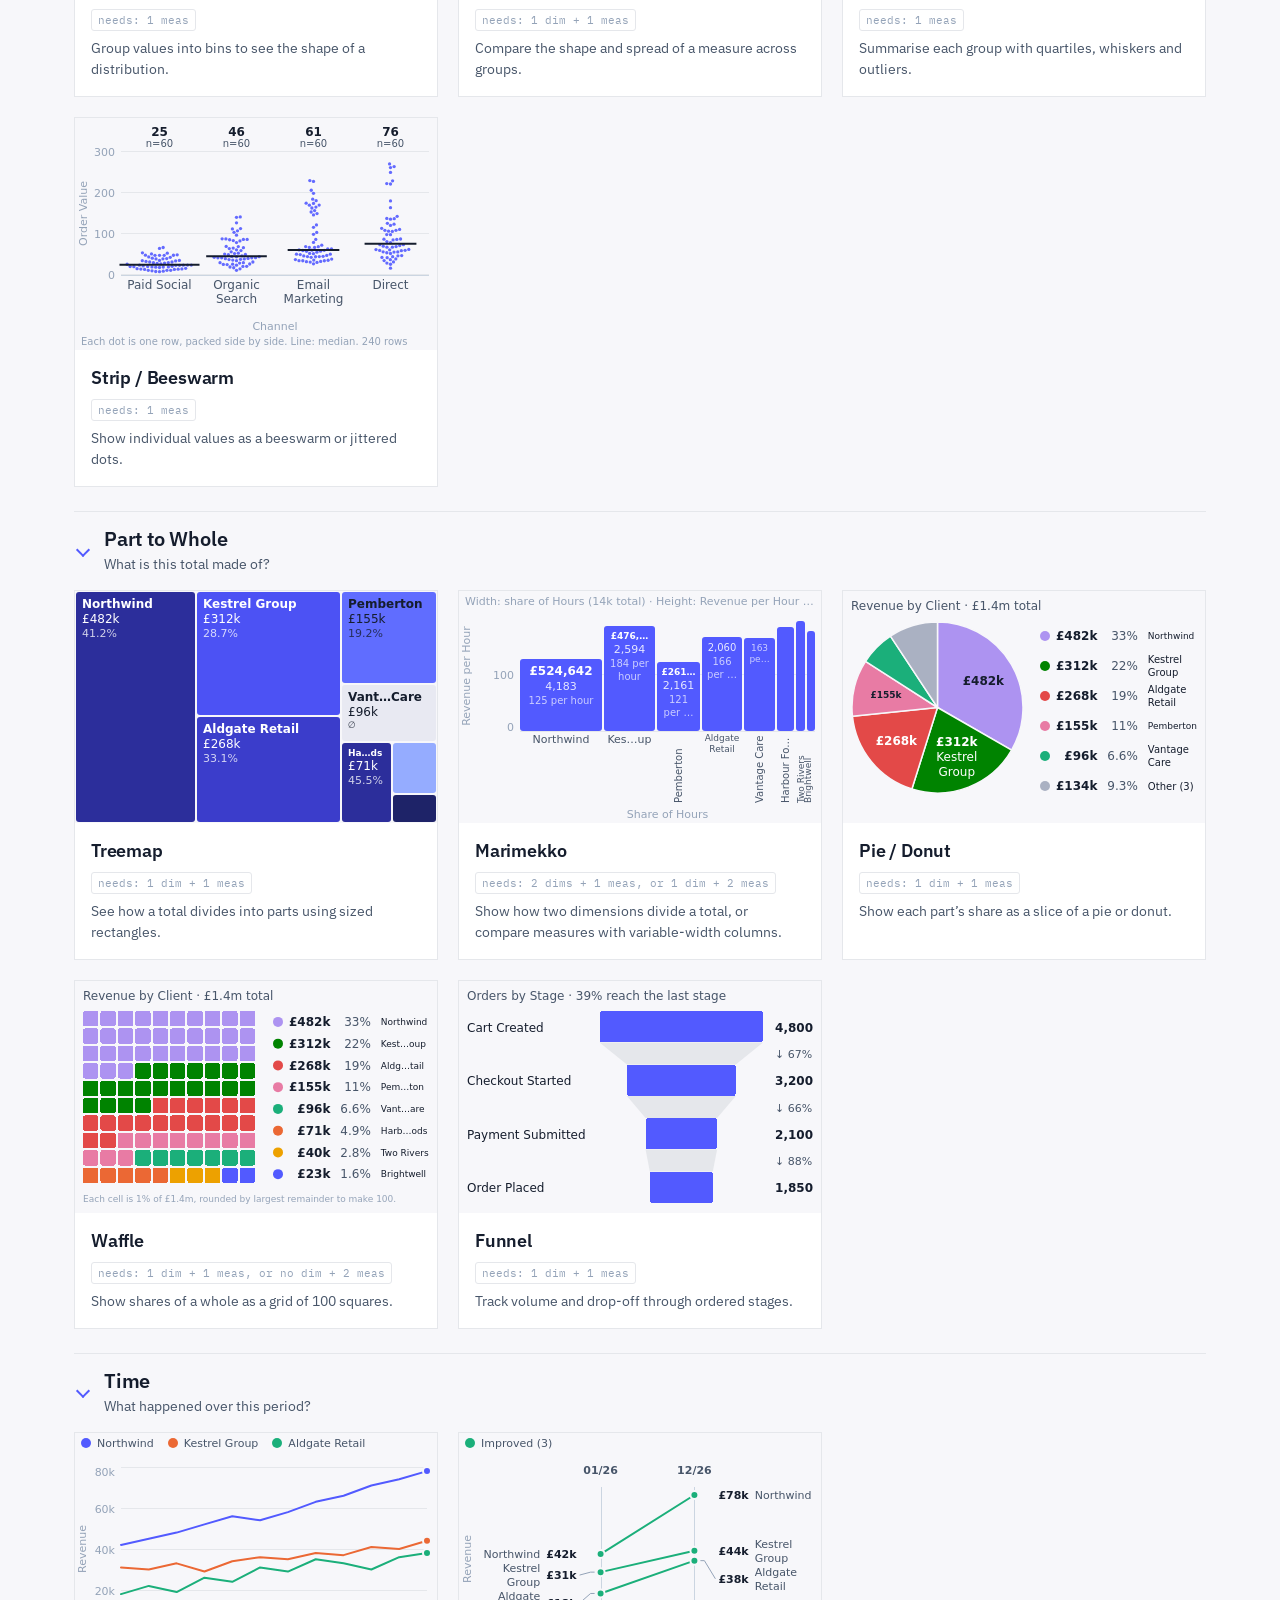
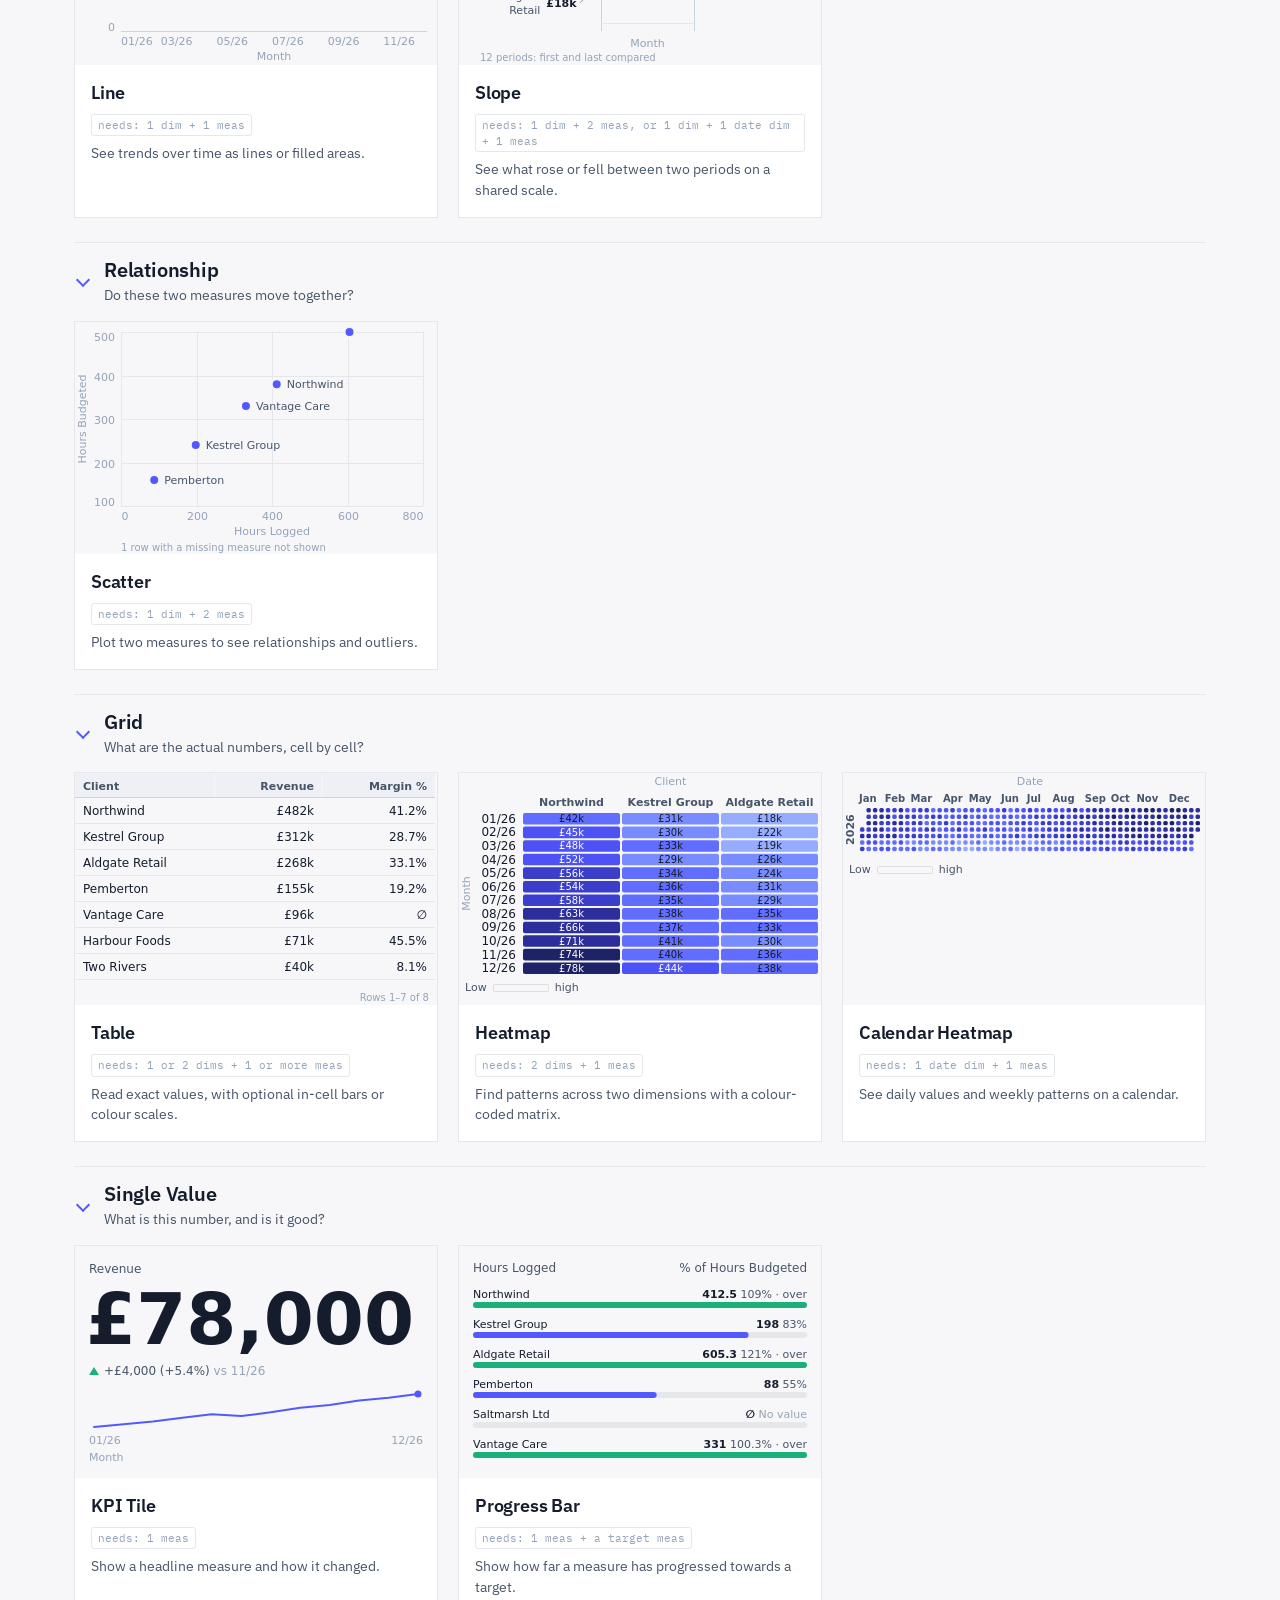
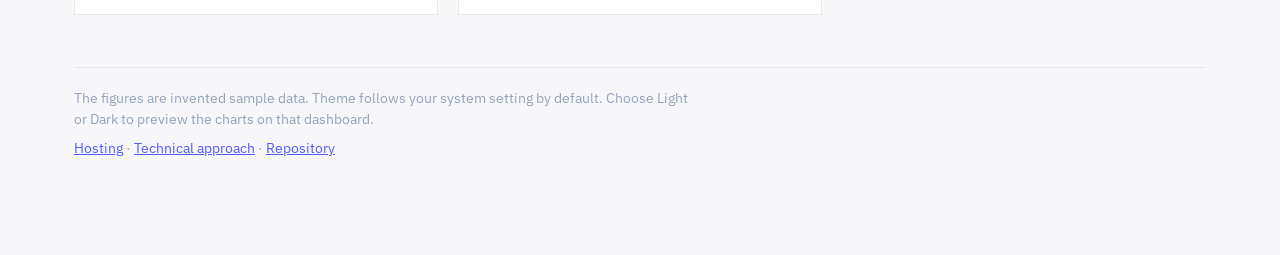
==== commit 64556ef9: "Follow the system theme across gallery pages" ====
--- a/index.html
+++ b/index.html
@@ -1,12 +1,12 @@
 <!DOCTYPE html>
-<html lang="en">
+<html lang="en" data-chart-release="v2.4.2">
 <head>
 <meta charset="utf-8">
 <meta name="viewport" content="width=device-width, initial-scale=1">
 <title>Visage — custom visualisations for Looker</title>
 <link rel="icon" href="assets/mark.svg?v=3" type="image/svg+xml">
 <link rel="stylesheet" href="https://fonts.googleapis.com/css2?family=IBM+Plex+Sans:wght@400;500;600&family=IBM+Plex+Mono:wght@400;500&display=swap">
-<link rel="stylesheet" href="assets/site.css">
+<link rel="stylesheet" href="assets/site.css?v=2">
 </head>
 <body>
 <div class="wrap">
@@ -26,7 +26,14 @@
           Looker makes, with its controls read out of the file rather than written down.
           Search by name, by the data it needs, or by what you are trying to show.</p>
       </div>
-      <button id="theme" type="button">Dark dashboard</button>
+      <label class="theme-setting">
+        Theme
+        <select id="theme">
+          <option value="system">System</option>
+          <option value="light">Light</option>
+          <option value="dark">Dark</option>
+        </select>
+      </label>
     </div>
   </header>
 
@@ -62,14 +69,13 @@
   <div id="families"></div>
 
   <footer>
-    <p>The figures are invented sample data, not anyone's numbers. The dashboard switch
-      shows what each chart does on a dark dashboard: it reads the background of the tile it
-      is drawn into rather than the viewer's system setting.</p>
+    <p>The figures are invented sample data. Theme follows your system setting
+      by default. Choose Light or Dark to preview the charts on that dashboard.</p>
     <p><a href="docs/?doc=hosting">Hosting</a> &middot;
        <a href="docs/?doc=approach">Technical approach</a> &middot;
        <a href="https://github.com/alexander-caldwell/visage">Repository</a></p>
   </footer>
 </div>
-<script type="module" src="assets/index.js"></script>
+<script type="module" src="assets/index.js?v=2"></script>
 </body>
 </html>
--- a/assets/site.css
+++ b/assets/site.css
@@ -2,6 +2,7 @@
    cool off-white, with navy ink. The dark set is stepped for a near-black
    ground rather than inverted. */
 :root {
+  color-scheme: light;
   --ground: #f7f7fa;
   --panel: #ffffff;
   --ink: #151d2d;
@@ -15,6 +16,7 @@
   --mono: "IBM Plex Mono", ui-monospace, "SF Mono", Menlo, monospace;
 }
 :root[data-theme="dark"] {
+  color-scheme: dark;
   --ground: #12121c;
   --panel: #151d2d;
   --ink: #f7f7fa;
@@ -59,12 +61,14 @@
 .top { display: flex; flex-wrap: wrap; gap: 20px 28px; align-items: flex-end;
   justify-content: space-between; }
 
-button, .button {
+button, .button, .theme-setting select {
   font-family: var(--sans); font-size: 14px; color: var(--ink); background: var(--panel);
   border: 1px solid var(--rule); border-radius: 4px; padding: 8px 14px;
   cursor: pointer; text-decoration: none; white-space: nowrap;
 }
-button:hover, .button:hover { border-color: var(--accent); }
+.theme-setting { display: inline-flex; align-items: center; gap: 8px; white-space: nowrap; }
+.theme-setting select { padding-inline: 10px; }
+button:hover, .button:hover, .theme-setting select:hover { border-color: var(--accent); }
 button:focus-visible, .button:focus-visible, input:focus-visible, select:focus-visible,
 summary:focus-visible, a:focus-visible { outline: 2px solid var(--accent); outline-offset: 2px; }
 
